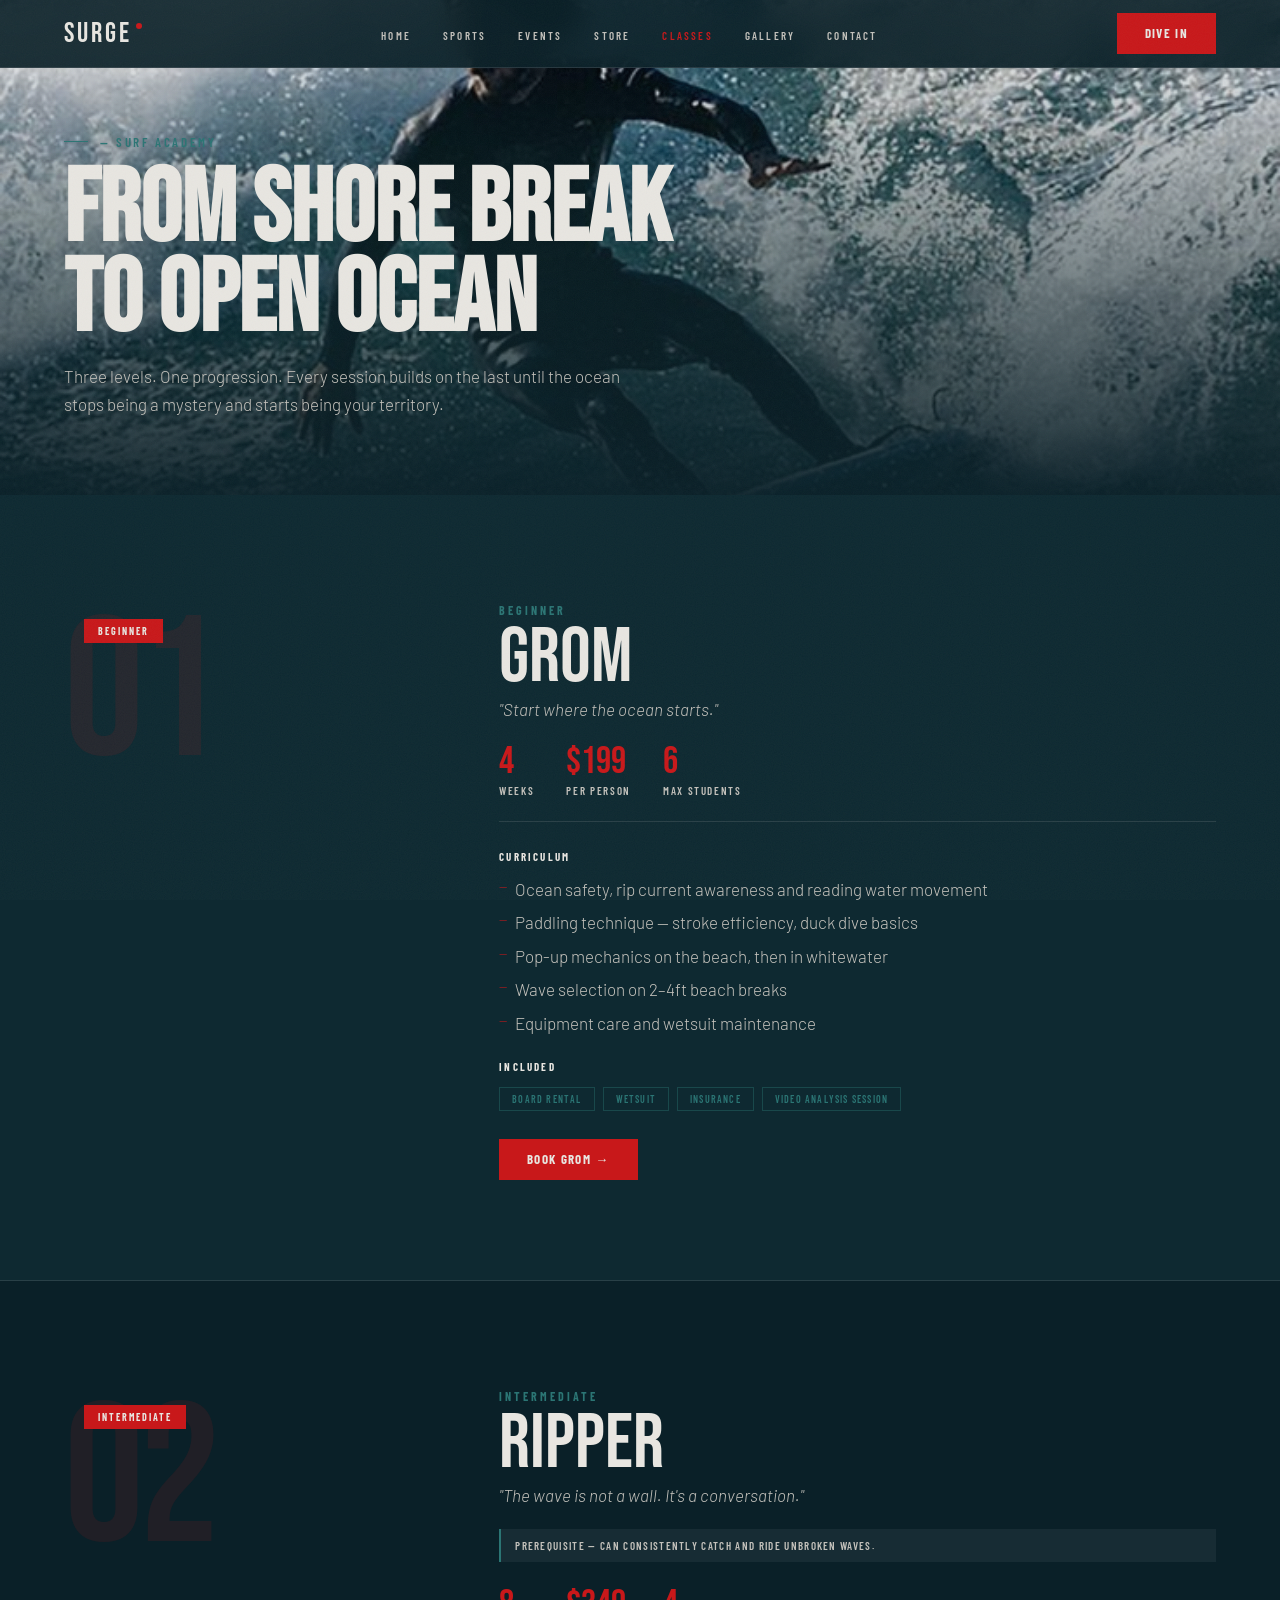
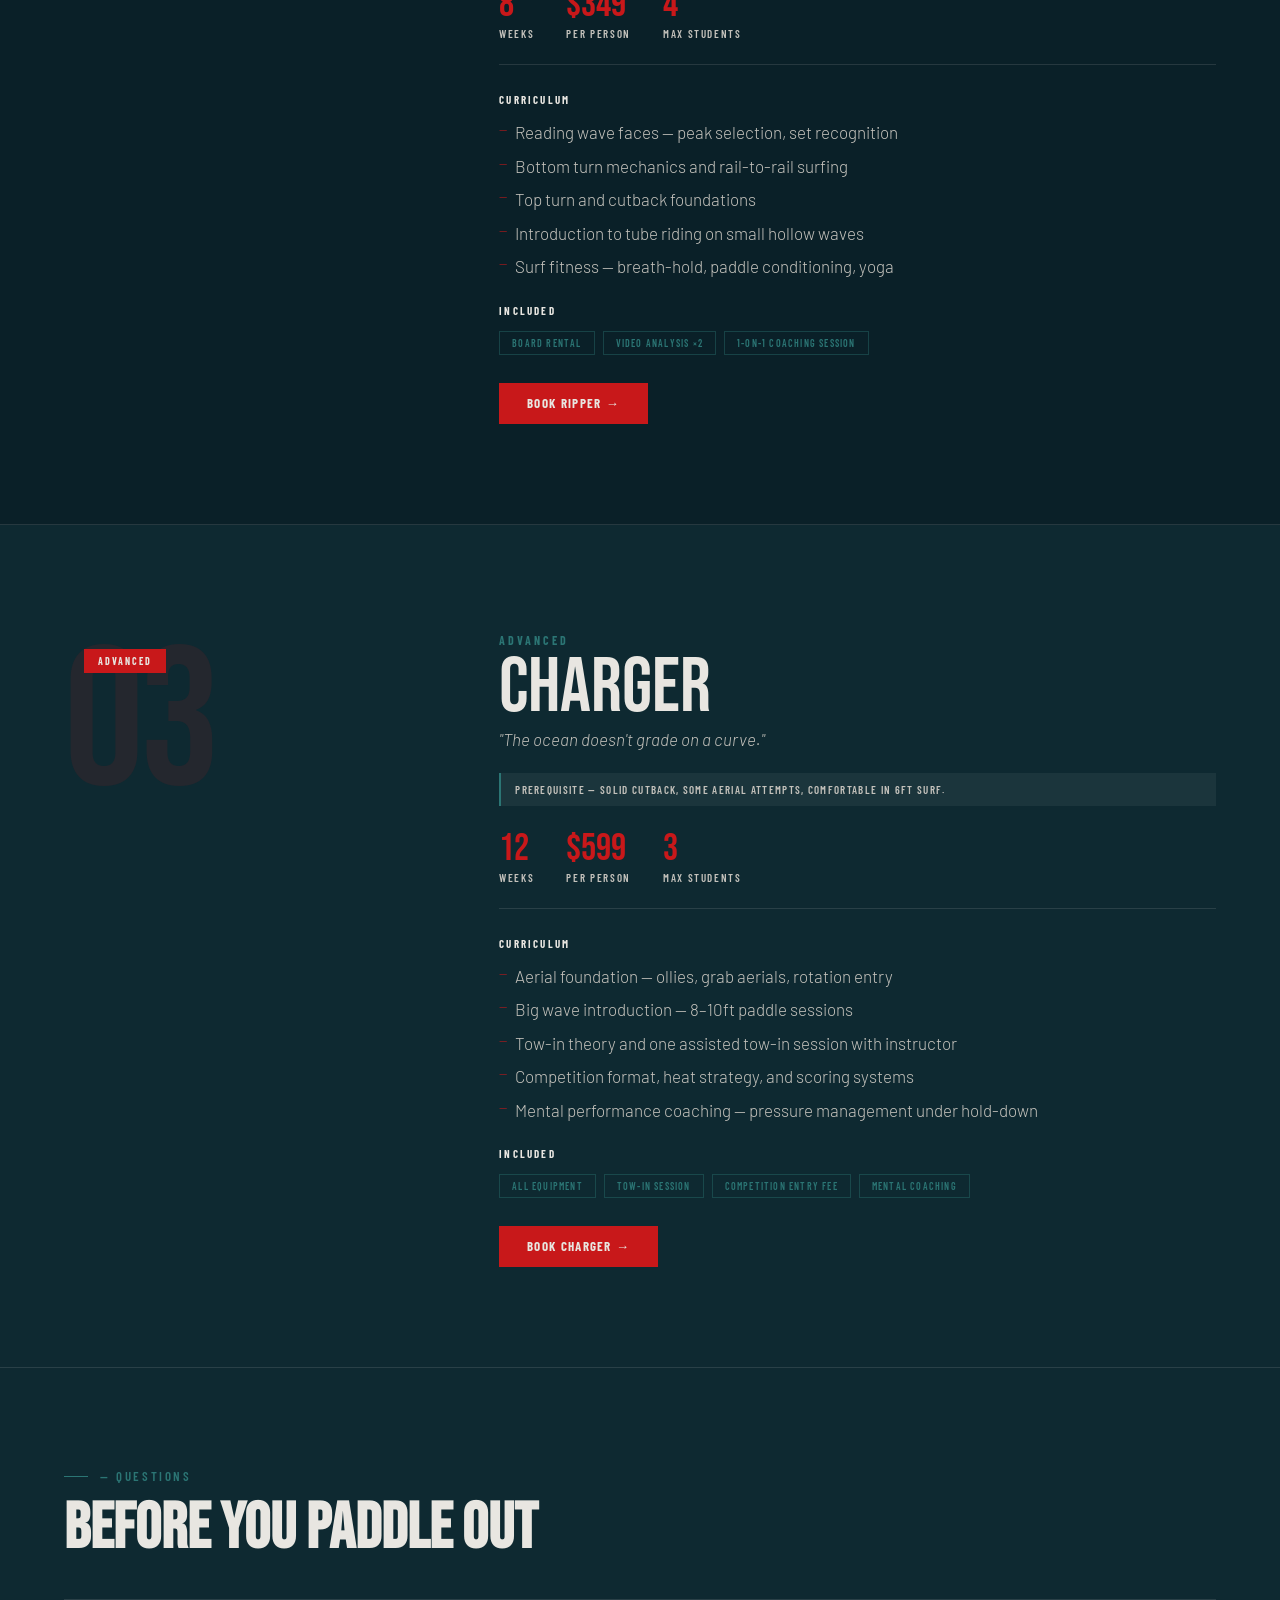
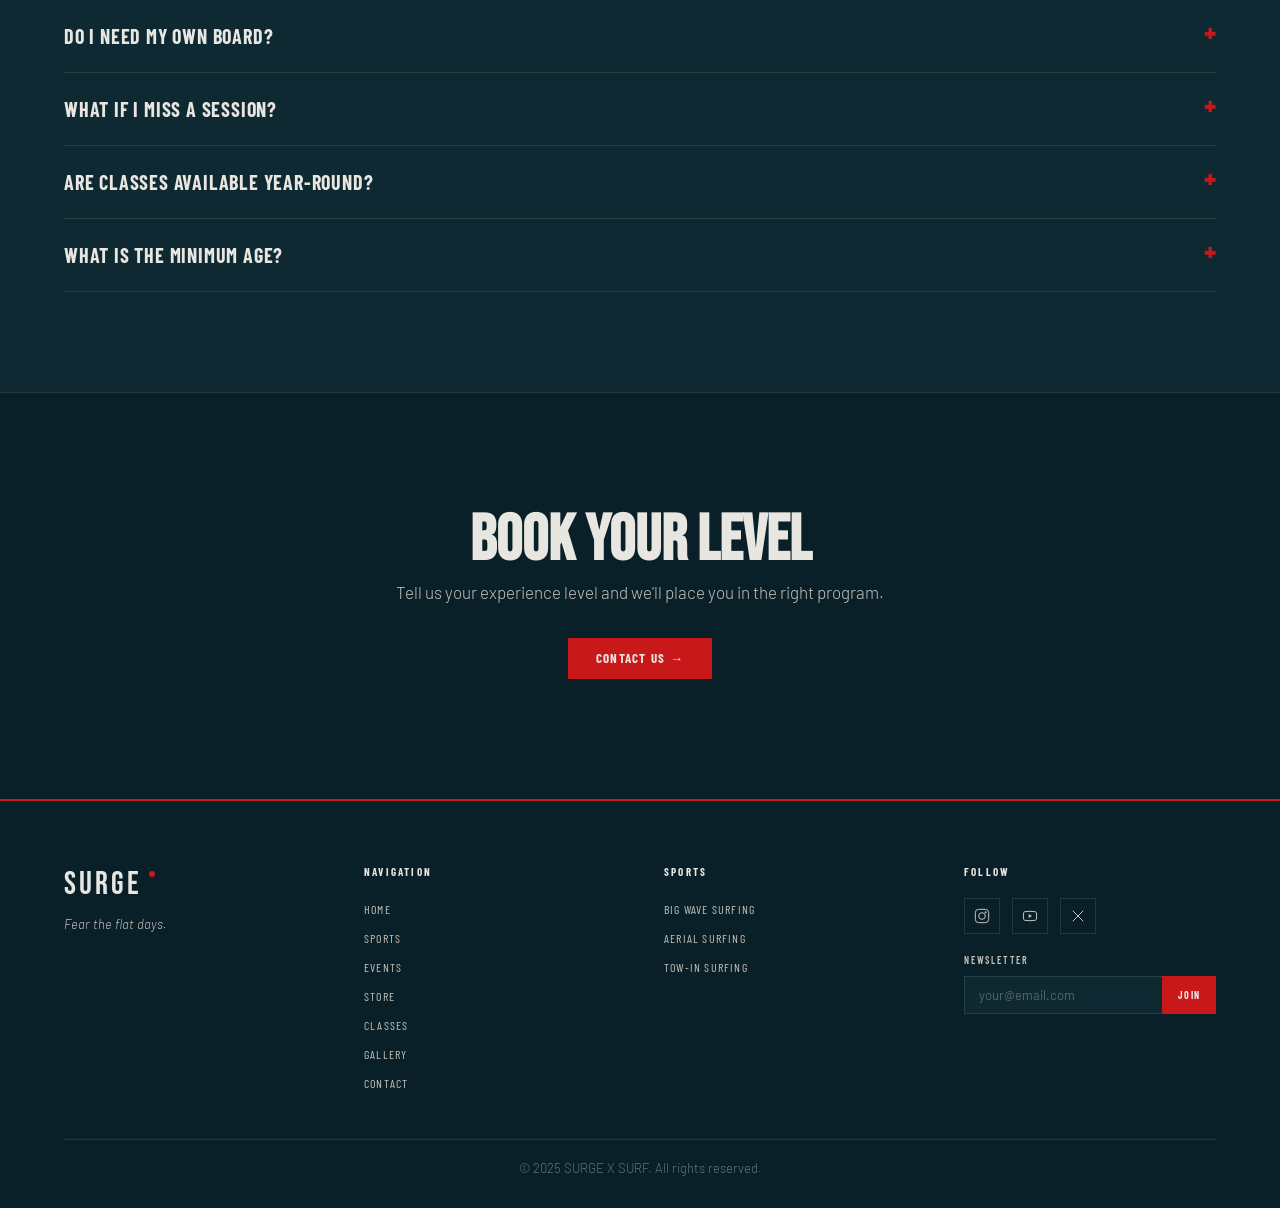
==== classes.html @ 6198d616 "pagina lista, faltan algunas imagenes diferentes y ajustar el foco de elementos" ====
<!DOCTYPE html>
<html lang="en">
<head>
<meta charset="UTF-8">
<meta name="viewport" content="width=device-width, initial-scale=1.0">
<title>Classes — SURGE X SURF</title>
<link rel="stylesheet" href="styles.css">
</head>
<body id="page-classes">
<div class="grain-overlay" aria-hidden="true"></div>
<a href="#main-content" class="skip-link">Skip to content</a>

<nav class="site-nav" id="site-nav" aria-label="Main navigation">
  <a href="index.html" class="nav-wordmark">SURGE<span class="dot"></span></a>
  <ul class="nav-links" role="list">
    <li><a href="index.html">Home</a></li>
    <li><a href="sports.html">Sports</a></li>
    <li><a href="events.html">Events</a></li>
    <li><a href="store.html">Store</a></li>
    <li><a href="classes.html" class="active">Classes</a></li>
    <li><a href="gallery.html">Gallery</a></li>
    <li><a href="contact.html">Contact</a></li>
  </ul>
  <div class="nav-right"><a href="contact.html" class="btn btn-primary">DIVE IN</a></div>
</nav>

<main id="main-content">

  <section class="page-hero page-hero--medium" aria-label="Classes hero">
    <div class="page-hero-bg" style="background-image:url('assets/6fec608d19ff9ff586363a096d879b1c.jpg');background-size:cover;background-position:center;"><div style="position:absolute;inset:0;background:radial-gradient(ellipse at 30% 60%,rgba(43,117,116,0.18) 0%,transparent 55%);"></div></div>
    <div class="page-hero-overlay"></div>
    <div class="page-hero-content">
      <div class="section-label">— Surf Academy</div>
      <h1 class="page-title">FROM SHORE BREAK<br>TO OPEN OCEAN</h1>
      <p class="page-sub">Three levels. One progression. Every session builds on the last until the ocean stops being a mystery and starts being your territory.</p>
    </div>
  </section>

  <!-- GROM -->
  <section class="level-section" id="grom" aria-label="GROM — Beginner" data-screen-label="01 GROM">
    <div class="level-grid">
      <div class="level-num-block">
        <div class="level-num" aria-hidden="true">01</div>
        <div class="level-badge">Beginner</div>
      </div>
      <div class="level-content">
        <div class="level-tier">Beginner</div>
        <div class="level-name">GROM</div>
        <p class="level-tagline">"Start where the ocean starts."</p>
        <div class="level-meta-row">
          <div class="level-meta-item"><div class="level-meta-val">4</div><div class="level-meta-lbl">Weeks</div></div>
          <div class="level-meta-item"><div class="level-meta-val">$199</div><div class="level-meta-lbl">Per Person</div></div>
          <div class="level-meta-item"><div class="level-meta-val">6</div><div class="level-meta-lbl">Max Students</div></div>
        </div>
        <div class="curriculum-label">Curriculum</div>
        <ul class="curriculum-list">
          <li>Ocean safety, rip current awareness and reading water movement</li>
          <li>Paddling technique — stroke efficiency, duck dive basics</li>
          <li>Pop-up mechanics on the beach, then in whitewater</li>
          <li>Wave selection on 2–4ft beach breaks</li>
          <li>Equipment care and wetsuit maintenance</li>
        </ul>
        <div class="curriculum-label">Included</div>
        <div class="includes-row">
          <span class="includes-chip">Board Rental</span>
          <span class="includes-chip">Wetsuit</span>
          <span class="includes-chip">Insurance</span>
          <span class="includes-chip">Video Analysis Session</span>
        </div>
        <a href="contact.html" class="btn btn-primary">BOOK GROM →</a>
      </div>
    </div>
  </section>

  <!-- RIPPER -->
  <section class="level-section" id="ripper" aria-label="RIPPER — Intermediate" data-screen-label="02 RIPPER">
    <div class="level-grid">
      <div class="level-num-block">
        <div class="level-num" aria-hidden="true">02</div>
        <div class="level-badge">Intermediate</div>
      </div>
      <div class="level-content">
        <div class="level-tier">Intermediate</div>
        <div class="level-name">RIPPER</div>
        <p class="level-tagline">"The wave is not a wall. It's a conversation."</p>
        <div class="prereq">Prerequisite — can consistently catch and ride unbroken waves.</div>
        <div class="level-meta-row">
          <div class="level-meta-item"><div class="level-meta-val">8</div><div class="level-meta-lbl">Weeks</div></div>
          <div class="level-meta-item"><div class="level-meta-val">$349</div><div class="level-meta-lbl">Per Person</div></div>
          <div class="level-meta-item"><div class="level-meta-val">4</div><div class="level-meta-lbl">Max Students</div></div>
        </div>
        <div class="curriculum-label">Curriculum</div>
        <ul class="curriculum-list">
          <li>Reading wave faces — peak selection, set recognition</li>
          <li>Bottom turn mechanics and rail-to-rail surfing</li>
          <li>Top turn and cutback foundations</li>
          <li>Introduction to tube riding on small hollow waves</li>
          <li>Surf fitness — breath-hold, paddle conditioning, yoga</li>
        </ul>
        <div class="curriculum-label">Included</div>
        <div class="includes-row">
          <span class="includes-chip">Board Rental</span>
          <span class="includes-chip">Video Analysis ×2</span>
          <span class="includes-chip">1-on-1 Coaching Session</span>
        </div>
        <a href="contact.html" class="btn btn-primary">BOOK RIPPER →</a>
      </div>
    </div>
  </section>

  <!-- CHARGER -->
  <section class="level-section" id="charger" aria-label="CHARGER — Advanced" data-screen-label="03 CHARGER">
    <div class="level-grid">
      <div class="level-num-block">
        <div class="level-num" aria-hidden="true">03</div>
        <div class="level-badge">Advanced</div>
      </div>
      <div class="level-content">
        <div class="level-tier">Advanced</div>
        <div class="level-name">CHARGER</div>
        <p class="level-tagline">"The ocean doesn't grade on a curve."</p>
        <div class="prereq">Prerequisite — solid cutback, some aerial attempts, comfortable in 6ft surf.</div>
        <div class="level-meta-row">
          <div class="level-meta-item"><div class="level-meta-val">12</div><div class="level-meta-lbl">Weeks</div></div>
          <div class="level-meta-item"><div class="level-meta-val">$599</div><div class="level-meta-lbl">Per Person</div></div>
          <div class="level-meta-item"><div class="level-meta-val">3</div><div class="level-meta-lbl">Max Students</div></div>
        </div>
        <div class="curriculum-label">Curriculum</div>
        <ul class="curriculum-list">
          <li>Aerial foundation — ollies, grab aerials, rotation entry</li>
          <li>Big wave introduction — 8–10ft paddle sessions</li>
          <li>Tow-in theory and one assisted tow-in session with instructor</li>
          <li>Competition format, heat strategy, and scoring systems</li>
          <li>Mental performance coaching — pressure management under hold-down</li>
        </ul>
        <div class="curriculum-label">Included</div>
        <div class="includes-row">
          <span class="includes-chip">All Equipment</span>
          <span class="includes-chip">Tow-In Session</span>
          <span class="includes-chip">Competition Entry Fee</span>
          <span class="includes-chip">Mental Coaching</span>
        </div>
        <a href="contact.html" class="btn btn-primary">BOOK CHARGER →</a>
      </div>
    </div>
  </section>

  <!-- FAQ -->
  <section class="faq-section" aria-label="FAQ">
    <div class="faq-inner">
      <div class="section-label">— Questions</div>
      <h2 style="font-family:var(--font-display);font-size:var(--text-h1);line-height:0.92;color:var(--color-foam);">BEFORE YOU PADDLE OUT</h2>
      <div class="faq-list">
        <details class="faq-item">
          <summary class="faq-q">Do I need my own board?</summary>
          <p class="faq-a">No. All classes include board rental as part of the fee. Our coaching team will select an appropriate shape and size for your level and local conditions on the day. If you have your own equipment and want to use it, let us know when booking.</p>
        </details>
        <details class="faq-item">
          <summary class="faq-q">What if I miss a session?</summary>
          <p class="faq-a">We understand that schedules change. Missed sessions can be rescheduled once per course block with 48 hours' notice. Sessions missed without notice are forfeited. We do not extend course timelines for multiple absences, but can arrange a private make-up session at an additional cost.</p>
        </details>
        <details class="faq-item">
          <summary class="faq-q">Are classes available year-round?</summary>
          <p class="faq-a">Yes. We run GROM and RIPPER sessions year-round from our North Shore base. CHARGER is seasonal — restricted to the October–April window when north swells are active and conditions match the advanced curriculum. Contact us for exact dates and availability.</p>
        </details>
        <details class="faq-item">
          <summary class="faq-q">What is the minimum age?</summary>
          <p class="faq-a">GROM classes accept students from age 10 upward. RIPPER requires a minimum age of 14. CHARGER is adults-only (18+) due to the advanced water conditions, tow-in equipment, and mental coaching components involved. All minors require a signed parental consent form prior to the first session.</p>
        </details>
      </div>
    </div>
  </section>

  <!-- BOOK CTA -->
  <section class="booking-cta" aria-label="Book your level">
    <h2 class="booking-cta-title">BOOK YOUR LEVEL</h2>
    <p class="booking-cta-sub">Tell us your experience level and we'll place you in the right program.</p>
    <a href="contact.html" class="btn btn-primary">CONTACT US →</a>
  </section>

</main>

<footer class="site-footer" aria-label="Site footer">
  <div class="footer-grid">
    <div>
      <a href="index.html" class="footer-wordmark">SURGE<span style="width:6px;height:6px;background:var(--color-surge);border-radius:50%;display:inline-block;margin-bottom:20px;margin-left:3px;"></span></a>
      <p class="footer-tagline">Fear the flat days.</p>
    </div>
    <div>
      <div class="footer-heading">Navigation</div>
      <ul class="footer-links">
        <li><a href="index.html">Home</a></li><li><a href="sports.html">Sports</a></li>
        <li><a href="events.html">Events</a></li><li><a href="store.html">Store</a></li>
        <li><a href="classes.html">Classes</a></li><li><a href="gallery.html">Gallery</a></li>
        <li><a href="contact.html">Contact</a></li>
      </ul>
    </div>
    <div>
      <div class="footer-heading">Sports</div>
      <ul class="footer-links">
        <li><a href="sports.html#big-wave">Big Wave Surfing</a></li>
        <li><a href="sports.html#aerial">Aerial Surfing</a></li>
        <li><a href="sports.html#tow-in">Tow-In Surfing</a></li>
      </ul>
    </div>
    <div>
      <div class="footer-heading">Follow</div>
      <div class="footer-socials">
        <a href="#" class="footer-social-icon" aria-label="Instagram"><svg width="16" height="16" viewBox="0 0 24 24" fill="none" stroke="currentColor" stroke-width="1.5"><rect x="2" y="2" width="20" height="20" rx="5"/><circle cx="12" cy="12" r="5"/><circle cx="17.5" cy="6.5" r="1.5" fill="currentColor" stroke="none"/></svg></a>
        <a href="#" class="footer-social-icon" aria-label="YouTube"><svg width="16" height="16" viewBox="0 0 24 24" fill="none" stroke="currentColor" stroke-width="1.5"><path d="M2.5 17a24.12 24.12 0 0 1 0-10 2 2 0 0 1 1.4-1.4 49.56 49.56 0 0 1 16.2 0A2 2 0 0 1 21.5 7a24.12 24.12 0 0 1 0 10 2 2 0 0 1-1.4 1.4 49.55 49.55 0 0 1-16.2 0A2 2 0 0 1 2.5 17"/><polygon points="10 15 15 12 10 9" fill="currentColor" stroke="none"/></svg></a>
        <a href="#" class="footer-social-icon" aria-label="X"><svg width="16" height="16" viewBox="0 0 24 24" fill="none" stroke="currentColor" stroke-width="1.5"><path d="M4 4l16 16M4 20 20 4"/></svg></a>
      </div>
      <label for="footer-email4" style="font-family:var(--font-heading);font-size:10px;font-weight:600;letter-spacing:0.18em;text-transform:uppercase;color:var(--color-off-white);display:block;margin-bottom:10px;">Newsletter</label>
      <div class="footer-newsletter">
        <input type="email" id="footer-email4" placeholder="your@email.com" aria-label="Email for newsletter">
        <button type="button">Join</button>
      </div>
    </div>
  </div>
  <div class="footer-bottom"><p>© 2025 SURGE X SURF. All rights reserved.</p></div>
</footer>

</body>
</html>
---- styles.css ----
@import url('https://fonts.googleapis.com/css2?family=Bebas+Neue&family=Barlow+Condensed:wght@400;600;700;900&family=Barlow:ital,wght@0,300;0,400;0,500;1,300&display=swap');

:root {
  --color-abyss: #0A2028;
  --color-deep: #0E2931;
  --color-mid: #12484C;
  --color-ocean: #2B7574;
  --color-foam: #E8E6E1;
  --color-off-white: #C4C2BC;
  --color-surge: #C8181A;
  --color-surge-dim: #8C1012;
  --color-transparent-white: rgba(232, 230, 225, 0.06);
  --color-border: rgba(232, 230, 225, 0.12);
  --font-display: 'Bebas Neue', sans-serif;
  --font-heading: 'Barlow Condensed', sans-serif;
  --font-body: 'Barlow', sans-serif;
  --text-hero: clamp(80px, 18vw, 220px);
  --text-display: clamp(48px, 8vw, 120px);
  --text-h1: clamp(36px, 5vw, 72px);
  --text-h2: clamp(24px, 3.5vw, 48px);
  --text-h3: clamp(18px, 2vw, 28px);
  --text-label: clamp(10px, 1.2vw, 13px);
  --text-body: clamp(14px, 1.5vw, 17px);
  --text-small: clamp(11px, 1.2vw, 13px);
  --lh-display: 0.88;
  --lh-heading: 1.1;
  --lh-body: 1.65;
  --ls-display: -0.01em;
  --ls-label: 0.2em;
  --ls-button: 0.1em;
  --space-xs: 8px;
  --space-sm: 16px;
  --space-md: 32px;
  --space-lg: 64px;
  --space-xl: 96px;
  --space-2xl: 144px;
  --container-max: 1440px;
  --container-pad: clamp(24px, 5vw, 80px);
  --ease-out: cubic-bezier(0.16, 1, 0.3, 1);
}

*,
*::before,
*::after {
  box-sizing: border-box;
  margin: 0;
  padding: 0;
}

html {
  font-size: 16px;
  -webkit-font-smoothing: antialiased;
  scroll-behavior: smooth;
}

body {
  background: var(--color-abyss);
  color: var(--color-foam);
  font-family: var(--font-body);
  overflow-x: hidden;
}

/* Grain */
.grain-overlay {
  position: fixed;
  inset: 0;
  pointer-events: none;
  z-index: 9999;
  opacity: 0.04;
  background-image: url("data:image/svg+xml,%3Csvg viewBox='0 0 256 256' xmlns='http://www.w3.org/2000/svg'%3E%3Cfilter id='n'%3E%3CfeTurbulence type='fractalNoise' baseFrequency='0.9' numOctaves='4' stitchTiles='stitch'/%3E%3C/filter%3E%3Crect width='100%25' height='100%25' filter='url(%23n)'/%3E%3C/svg%3E");
  background-size: 256px;
}

/* Skip link */
.skip-link {
  position: absolute;
  top: -100px;
  left: 24px;
  z-index: 10000;
  background: var(--color-surge);
  color: var(--color-foam);
  font-family: var(--font-heading);
  font-size: 12px;
  font-weight: 700;
  letter-spacing: 0.1em;
  text-transform: uppercase;
  padding: 12px 20px;
  text-decoration: none;
  transition: top 0.2s;
}

.skip-link:focus {
  top: 12px;
}

/* Nav */
nav.site-nav {
  position: fixed;
  top: 0;
  left: 0;
  right: 0;
  z-index: 100;
  height: 68px;
  display: flex;
  align-items: center;
  justify-content: space-between;
  padding: 0 var(--container-pad);
  background: rgba(10, 32, 40, 0.92);
  backdrop-filter: blur(12px);
  border-bottom: 1px solid var(--color-border);
}

.nav-wordmark {
  display: flex;
  align-items: center;
  gap: 4px;
  font-family: var(--font-display);
  font-size: 28px;
  color: var(--color-foam);
  letter-spacing: 3px;
  text-decoration: none;
}

.nav-wordmark span.dot {
  width: 6px;
  height: 6px;
  background: var(--color-surge);
  border-radius: 50%;
  margin-bottom: 16px;
  display: inline-block;
}

.nav-links {
  display: flex;
  align-items: center;
  gap: 32px;
  list-style: none;
}

.nav-links a {
  font-family: var(--font-heading);
  font-size: 11px;
  font-weight: 600;
  letter-spacing: 0.2em;
  text-transform: uppercase;
  color: var(--color-off-white);
  text-decoration: none;
  transition: color 0.2s;
}

.nav-links a:hover,
.nav-links a.active {
  color: var(--color-surge);
}

.nav-right {
  display: flex;
  align-items: center;
  gap: 24px;
}

.hamburger {
  display: none;
  flex-direction: column;
  gap: 5px;
  cursor: pointer;
  padding: 4px;
}

.hamburger span {
  display: block;
  width: 24px;
  height: 2px;
  background: var(--color-foam);
  transition: all 0.3s;
}

/* Container */
.container {
  max-width: var(--container-max);
  margin: 0 auto;
  padding: 0 var(--container-pad);
}

/* Section label */
.section-label {
  display: flex;
  align-items: center;
  gap: 12px;
  font-family: var(--font-heading);
  font-size: var(--text-label);
  font-weight: 600;
  letter-spacing: var(--ls-label);
  text-transform: uppercase;
  color: var(--color-ocean);
  margin-bottom: 16px;
}

.section-label::before {
  content: '';
  display: block;
  width: 24px;
  height: 1px;
  background: var(--color-ocean);
  flex-shrink: 0;
}

/* Buttons */
.btn {
  display: inline-flex;
  align-items: center;
  gap: 8px;
  font-family: var(--font-heading);
  font-size: var(--text-label);
  font-weight: 700;
  letter-spacing: var(--ls-button);
  text-transform: uppercase;
  padding: 14px 28px;
  border: none;
  cursor: pointer;
  transition: background 0.2s, transform 0.15s, color 0.2s, border-color 0.2s;
  text-decoration: none;
  line-height: 1;
}

.btn-primary {
  background: var(--color-surge);
  color: var(--color-foam);
}

.btn-primary:hover {
  background: var(--color-surge-dim);
  transform: translateY(-2px);
  color: var(--color-foam);
}

.btn-secondary {
  background: transparent;
  color: var(--color-ocean);
  border: 1px solid var(--color-ocean);
}

.btn-secondary:hover {
  background: var(--color-ocean);
  color: var(--color-abyss);
}

.btn-ghost {
  background: transparent;
  color: var(--color-foam);
  padding: 14px 0;
  position: relative;
}

.btn-ghost::after {
  content: '';
  position: absolute;
  bottom: 8px;
  left: 0;
  width: 0;
  height: 1px;
  background: var(--color-foam);
  transition: width 0.2s;
}

.btn-ghost:hover::after {
  width: 100%;
}

.btn:focus-visible {
  outline: 2px solid var(--color-ocean);
  outline-offset: 3px;
}

/* Photo placeholder */
.photo-placeholder {
  width: 100%;
  background: var(--color-deep);
  display: flex;
  align-items: center;
  justify-content: center;
  position: relative;
  overflow: hidden;
}

.photo-placeholder .ph-label {
  font-family: var(--font-heading);
  font-size: 10px;
  font-weight: 600;
  letter-spacing: 0.15em;
  text-transform: uppercase;
  color: rgba(232, 230, 225, 0.15);
  position: relative;
  z-index: 1;
}

/* Footer */
footer.site-footer {
  background: var(--color-abyss);
  border-top: 2px solid var(--color-surge);
  padding: 64px var(--container-pad) 32px;
}

.footer-grid {
  max-width: var(--container-max);
  margin: 0 auto;
  display: grid;
  grid-template-columns: repeat(4, 1fr);
  gap: 48px;
  margin-bottom: 48px;
}

.footer-wordmark {
  font-family: var(--font-display);
  font-size: 32px;
  color: var(--color-foam);
  letter-spacing: 3px;
  display: flex;
  align-items: center;
  gap: 4px;
  text-decoration: none;
  margin-bottom: 12px;
}

.footer-tagline {
  font-family: var(--font-body);
  font-size: 13px;
  font-weight: 300;
  font-style: italic;
  color: var(--color-off-white);
}

.footer-heading {
  font-family: var(--font-heading);
  font-size: 11px;
  font-weight: 700;
  letter-spacing: 0.2em;
  text-transform: uppercase;
  color: var(--color-foam);
  margin-bottom: 20px;
}

.footer-links {
  list-style: none;
  display: flex;
  flex-direction: column;
  gap: 10px;
}

.footer-links a {
  font-family: var(--font-heading);
  font-size: 12px;
  font-weight: 400;
  letter-spacing: 0.1em;
  text-transform: uppercase;
  color: var(--color-off-white);
  text-decoration: none;
  transition: color 0.2s;
}

.footer-links a:hover {
  color: var(--color-foam);
}

.footer-socials {
  display: flex;
  gap: 12px;
  margin-bottom: 20px;
}

.footer-social-icon {
  width: 36px;
  height: 36px;
  border: 1px solid var(--color-border);
  display: flex;
  align-items: center;
  justify-content: center;
  color: var(--color-off-white);
  transition: border-color 0.2s, color 0.2s;
  text-decoration: none;
}

.footer-social-icon:hover {
  border-color: var(--color-surge);
  color: var(--color-surge);
}

.footer-newsletter {
  display: flex;
}

.footer-newsletter input {
  flex: 1;
  background: var(--color-deep);
  border: 1px solid var(--color-border);
  border-right: none;
  color: var(--color-foam);
  font-family: var(--font-body);
  font-size: 13px;
  padding: 10px 14px;
  outline: none;
}

.footer-newsletter input::placeholder {
  color: rgba(196, 194, 188, 0.4);
}

.footer-newsletter button {
  background: var(--color-surge);
  color: var(--color-foam);
  font-family: var(--font-heading);
  font-size: 10px;
  font-weight: 700;
  letter-spacing: 0.12em;
  text-transform: uppercase;
  border: none;
  padding: 0 16px;
  cursor: pointer;
  transition: background 0.2s;
}

.footer-newsletter button:hover {
  background: var(--color-surge-dim);
}

.footer-bottom {
  max-width: var(--container-max);
  margin: 0 auto;
  border-top: 1px solid var(--color-border);
  padding-top: 20px;
  text-align: center;
  font-family: var(--font-body);
  font-size: var(--text-small);
  font-weight: 300;
  color: rgba(196, 194, 188, 0.5);
}

/* ======================================
   SHARED: Page Hero (all inner pages)
   ====================================== */
.page-hero {
  position: relative;
  overflow: hidden;
  display: flex;
  align-items: flex-end;
  padding-bottom: clamp(48px, 6vw, 80px);
}

.page-hero--tall {
  height: 60vh;
  min-height: 420px;
}

.page-hero--medium {
  height: 55vh;
  min-height: 380px;
}

.page-hero--standard {
  height: 50vh;
  min-height: 360px;
}

.page-hero--short {
  height: 40vh;
  min-height: 280px;
  padding-bottom: clamp(40px, 5vw, 64px);
}

.page-hero-bg {
  position: absolute;
  inset: 0;
  background: linear-gradient(135deg, #0d3a42 0%, #0a1e26 60%, #0a1218 100%);
}

.page-hero-overlay {
  position: absolute;
  inset: 0;
  background: linear-gradient(to top, rgba(10, 32, 40, 0.96) 0%, rgba(10, 32, 40, 0.4) 60%, transparent 100%);
}

.page-hero--short .page-hero-overlay {
  background: linear-gradient(to top, rgba(10, 32, 40, 0.97) 0%, rgba(10, 32, 40, 0.4) 70%, transparent 100%);
}

.page-hero-content {
  position: relative;
  z-index: 2;
  width: 100%;
  padding: 0 var(--container-pad);
}

.page-title {
  font-family: var(--font-display);
  font-size: var(--text-display);
  line-height: var(--lh-display);
  color: var(--color-foam);
}

.page-sub {
  font-family: var(--font-body);
  font-size: var(--text-body);
  font-weight: 300;
  color: var(--color-off-white);
  max-width: 560px;
  line-height: var(--lh-body);
  margin-top: 16px;
}

/* ======================================
   SHARED: Filter Bar (store + gallery)
   ====================================== */


.filter-inner {
  max-width: var(--container-max);
  margin: 0 auto;
  display: flex;
  gap: 4px;
  padding: 14px 0;
  overflow-x: auto;
}

.filter-btn {
  font-family: var(--font-heading);
  font-size: 11px;
  font-weight: 600;
  letter-spacing: 0.18em;
  text-transform: uppercase;
  padding: 8px 18px;
  background: transparent;
  color: var(--color-off-white);
  border: 1px solid var(--color-border);
  cursor: pointer;
  white-space: nowrap;
  transition: all 0.2s;
}

.filter-btn:hover {
  border-color: var(--color-ocean);
  color: var(--color-foam);
}

.filter-btn.active {
  background: var(--color-surge);
  color: var(--color-foam);
  border-color: var(--color-surge);
}

/* ======================================
   SHARED: Product Card (store + index teaser)
   ====================================== */
.product-card {
  background: var(--color-deep);
  transition: transform 0.2s;
  display: flex;
  flex-direction: column;
}

.product-card:hover {
  transform: translateY(-4px);
}

.product-img {
  height: 240px;
  overflow: hidden;
}

.product-img .photo-placeholder {
  height: 100%;
  transition: transform 0.3s;
}

.product-card:hover .product-img .photo-placeholder {
  transform: scale(1.03);
}

.product-body {
  padding: 18px 20px 22px;
  flex: 1;
  display: flex;
  flex-direction: column;
}

.product-cat {
  font-family: var(--font-heading);
  font-size: 10px;
  font-weight: 600;
  letter-spacing: 0.2em;
  text-transform: uppercase;
  color: var(--color-ocean);
  margin-bottom: 6px;
}

.product-name {
  font-family: var(--font-heading);
  font-size: 18px;
  font-weight: 700;
  text-transform: uppercase;
  color: var(--color-foam);
  line-height: 1.1;
  margin-bottom: 8px;
}

.product-desc {
  font-family: var(--font-body);
  font-size: 13px;
  font-weight: 300;
  color: var(--color-off-white);
  line-height: 1.6;
  margin-bottom: 14px;
  flex: 1;
}

.product-price {
  font-family: var(--font-heading);
  font-size: 24px;
  font-weight: 700;
  color: var(--color-surge);
  margin-bottom: 14px;
}

.product-card .btn {
  width: 100%;
  justify-content: center;
}

/* ======================================
   PAGE: index.html
   ====================================== */
.hero {
  height: 100vh;
  position: relative;
  overflow: hidden;
  display: flex;
  flex-direction: column;
  justify-content: flex-end;
}

.hero-bg {
  position: absolute;
  inset: 0;
  z-index: 0;
  background: linear-gradient(135deg, #0d3a42 0%, #0a1e26 60%, #0a1218 100%);
}

.hero-overlay {
  position: absolute;
  inset: 0;
  z-index: 1;
  background: linear-gradient(to top, rgba(10, 32, 40, 0.97) 0%, rgba(10, 32, 40, 0.5) 45%, rgba(10, 32, 40, 0.1) 100%);
}

.hero-surge-block {
  position: absolute;
  bottom: 0;
  left: 0;
  right: 0;
  height: 40%;
  z-index: 2;
  background: linear-gradient(to top, var(--color-abyss) 60%, transparent 100%);
}

.hero-content {
  position: absolute;
  inset: 0;
  z-index: 3;
  display: flex;
  flex-direction: column;
  justify-content: center;
  padding: 0 var(--container-pad);
  max-width: calc(var(--container-max) + 2 * var(--container-pad));
  margin: 0 auto;
  left: 0;
  right: 0;
}

.hero-title {
  font-family: var(--font-display);
  font-size: var(--text-hero);
  line-height: var(--lh-display);
  letter-spacing: var(--ls-display);
  color: var(--color-foam);
  margin-bottom: 24px;
  opacity: 0;
  transform: translateY(40px);
  animation: heroIn 0.7s var(--ease-out) 0.1s forwards;
}

.hero-title span {
  color: var(--color-surge);
}

.hero-sub {
  font-family: var(--font-body);
  font-size: clamp(15px, 1.4vw, 19px);
  font-weight: 300;
  font-style: italic;
  color: var(--color-off-white);
  max-width: 560px;
  line-height: 1.65;
  margin-bottom: 36px;
  opacity: 0;
  transform: translateY(40px);
  animation: heroIn 0.7s var(--ease-out) 0.3s forwards;
}

.hero-btns {
  display: flex;
  gap: 16px;
  flex-wrap: wrap;
  opacity: 0;
  transform: translateY(40px);
  animation: heroIn 0.7s var(--ease-out) 0.5s forwards;
}

.hero-scroll {
  position: absolute;
  bottom: 36px;
  left: 50%;
  transform: translateX(-50%);
  z-index: 4;
  display: flex;
  flex-direction: column;
  align-items: center;
  gap: 8px;
}

.hero-scroll span {
  font-family: var(--font-heading);
  font-size: 9px;
  font-weight: 600;
  letter-spacing: 0.25em;
  text-transform: uppercase;
  color: rgba(232, 230, 225, 0.3);
}

.hero-scroll-arrow {
  width: 1px;
  height: 56px;
  background: rgba(232, 230, 225, 0.2);
  position: relative;
  overflow: hidden;
}

.hero-scroll-arrow::after {
  content: '';
  position: absolute;
  top: -100%;
  left: 0;
  width: 100%;
  height: 50%;
  background: var(--color-surge);
  animation: scrollDrop 1.6s ease-in-out infinite;
}

@keyframes heroIn {
  to {
    opacity: 1;
    transform: translateY(0);
  }
}

@keyframes scrollDrop {
  0% {
    top: -100%
  }

  100% {
    top: 200%
  }
}

.intro-section {
  padding: clamp(80px, 10vw, 144px) var(--container-pad);
}

.intro-grid {
  max-width: var(--container-max);
  margin: 0 auto;
  display: grid;
  grid-template-columns: 5fr 7fr;
  gap: clamp(40px, 6vw, 100px);
  align-items: center;
}

.intro-quote {
  font-family: var(--font-display);
  font-size: var(--text-h1);
  line-height: 0.92;
  color: var(--color-surge);
  text-wrap: pretty;
}

.intro-body p {
  font-family: var(--font-body);
  font-size: var(--text-body);
  font-weight: 300;
  color: var(--color-off-white);
  line-height: var(--lh-body);
  margin-bottom: 20px;
}

.sports-section {
  padding: 0 var(--container-pad) clamp(80px, 10vw, 120px);
}

.sports-grid {
  max-width: var(--container-max);
  margin: 0 auto;
  display: grid;
  grid-template-columns: repeat(3, 1fr);
  gap: 16px;
  margin-bottom: 40px;
}

.section-header {
  max-width: var(--container-max);
  margin: 0 auto;
  margin-bottom: 40px;
}

.sport-card {
  background: var(--color-deep);
  cursor: pointer;
  border-top: 2px solid transparent;
  transition: border-color 0.2s, transform 0.2s;
}

.sport-card:hover {
  border-top-color: var(--color-surge);
  transform: translateY(-4px);
}

.sport-card-img {
  height: 220px;
  overflow: hidden;
}

.sport-card-img .photo-placeholder {
  height: 100%;
  transition: transform 0.3s;
}

.sport-card:hover .sport-card-img .photo-placeholder {
  transform: scale(1.03);
}

.sport-card-body {
  padding: 20px 22px 24px;
}

.sport-card-title {
  font-family: var(--font-heading);
  font-size: 22px;
  font-weight: 900;
  text-transform: uppercase;
  color: var(--color-foam);
  line-height: 1.05;
  margin-bottom: 10px;
}

.sport-card-desc {
  font-family: var(--font-body);
  font-size: 14px;
  font-weight: 300;
  color: var(--color-off-white);
  line-height: 1.6;
  margin-bottom: 14px;
}

.sport-card-cta {
  font-family: var(--font-heading);
  font-size: 11px;
  font-weight: 700;
  letter-spacing: 0.12em;
  text-transform: uppercase;
  color: var(--color-surge);
  text-decoration: none;
}

.sports-cta-row {
  max-width: var(--container-max);
  margin: 0 auto;
  display: flex;
  justify-content: center;
}

.athlete-section {
  position: relative;
  overflow: hidden;
  margin-bottom: clamp(80px, 10vw, 120px);
}

.athlete-grid {
  display: grid;
  grid-template-columns: 55fr 45fr;
  min-height: 560px;
}

.athlete-img {
  position: relative;
  overflow: hidden;
  background: linear-gradient(135deg, #0d3a42 0%, #0a1e26 100%);
}

.athlete-img-fade {
  position: absolute;
  inset: 0;
  background: linear-gradient(to right, transparent 50%, var(--color-abyss) 100%);
}

.athlete-content {
  background: var(--color-abyss);
  display: flex;
  flex-direction: column;
  justify-content: center;
  padding: clamp(40px, 5vw, 80px);
}

.athlete-name {
  font-family: var(--font-display);
  font-size: clamp(48px, 5vw, 88px);
  line-height: var(--lh-display);
  color: var(--color-foam);
  margin-bottom: 16px;
}

.athlete-stats {
  display: flex;
  gap: 36px;
  margin: 24px 0 28px;
}

.athlete-stat-num {
  font-family: var(--font-display);
  font-size: var(--text-h1);
  color: var(--color-surge);
  line-height: 1;
}

.athlete-stat-label {
  font-family: var(--font-heading);
  font-size: 11px;
  font-weight: 600;
  letter-spacing: 0.15em;
  text-transform: uppercase;
  color: var(--color-off-white);
  margin-top: 4px;
}

.athlete-cta {
  font-family: var(--font-heading);
  font-size: 12px;
  font-weight: 700;
  letter-spacing: 0.15em;
  text-transform: uppercase;
  color: var(--color-ocean);
  text-decoration: none;
  transition: color 0.2s;
}

.athlete-cta:hover {
  color: var(--color-foam);
}

.store-section {
  padding: 0 var(--container-pad) clamp(80px, 10vw, 120px);
}

.store-header {
  max-width: var(--container-max);
  margin: 0 auto;
  display: flex;
  justify-content: space-between;
  align-items: flex-end;
  margin-bottom: 32px;
}

.store-scroll-wrap {
  max-width: var(--container-max);
  margin: 0 auto;
  display: grid;
  grid-template-columns: repeat(4, 1fr);
  gap: 12px;
  margin-bottom: 40px;
}

.store-cta-row {
  max-width: var(--container-max);
  margin: 0 auto;
  display: flex;
  justify-content: center;
}

.classes-section {
  background: var(--color-deep);
  padding: clamp(80px, 10vw, 120px) var(--container-pad);
  clip-path: polygon(0 4%, 100% 0, 100% 96%, 0 100%);
  margin-bottom: -40px;
}

.classes-section .section-header {
  margin-bottom: 48px;
}

.class-cards-row {
  max-width: var(--container-max);
  margin: 0 auto;
  display: grid;
  grid-template-columns: repeat(3, 1fr);
  gap: 16px;
  margin-bottom: 48px;
}

.class-card {
  border: 1px solid var(--color-border);
  position: relative;
  overflow: hidden;
  padding: 32px 28px 28px;
  transition: border-color 0.2s, transform 0.2s;
}

.class-card:hover {
  border-color: var(--color-surge);
  transform: translateY(-4px);
}

.class-card-num {
  font-family: var(--font-display);
  font-size: 96px;
  line-height: 1;
  color: rgba(200, 24, 26, 0.12);
  position: absolute;
  top: 0;
  right: 12px;
}

.class-card-level {
  font-family: var(--font-heading);
  font-size: 11px;
  font-weight: 600;
  letter-spacing: 0.2em;
  text-transform: uppercase;
  color: var(--color-ocean);
  margin-bottom: 8px;
}

.class-card-name {
  font-family: var(--font-display);
  font-size: clamp(28px, 3vw, 44px);
  line-height: 0.92;
  color: var(--color-foam);
  margin-bottom: 12px;
}

.class-card-desc {
  font-family: var(--font-body);
  font-size: 13px;
  font-weight: 300;
  color: var(--color-off-white);
  line-height: 1.6;
  margin-bottom: 20px;
}

.class-card-meta {
  display: flex;
  align-items: center;
  justify-content: space-between;
  border-top: 1px solid var(--color-border);
  padding-top: 16px;
}

.class-card-duration {
  font-family: var(--font-heading);
  font-size: 12px;
  font-weight: 600;
  letter-spacing: 0.12em;
  text-transform: uppercase;
  color: var(--color-off-white);
}

.class-card-price {
  font-family: var(--font-heading);
  font-size: 24px;
  font-weight: 700;
  color: var(--color-surge);
}

.classes-cta-row {
  max-width: var(--container-max);
  margin: 0 auto;
  display: flex;
  justify-content: center;
}

.gallery-section {
  padding: clamp(80px, 10vw, 120px) var(--container-pad) clamp(60px, 8vw, 100px);
}

.gallery-header {
  max-width: var(--container-max);
  margin: 0 auto;
  display: flex;
  justify-content: space-between;
  align-items: flex-end;
  margin-bottom: 32px;
}

.gallery-grid-teaser {
  max-width: var(--container-max);
  margin: 0 auto;
  display: grid;
  grid-template-columns: repeat(3, 1fr);
  grid-template-rows: 240px 200px;
  gap: 8px;
  margin-bottom: 40px;
}

.gallery-item {
  position: relative;
  overflow: hidden;
  cursor: pointer;
}

.gallery-item:nth-child(1) {
  grid-row: span 2;
}

.gallery-item-bg {
  width: 100%;
  height: 100%;
  transition: transform 0.3s;
}

.gallery-item:hover .gallery-item-bg {
  transform: scale(1.04);
}

.gallery-item-border {
  position: absolute;
  inset: 0;
  border: 2px solid transparent;
  transition: border-color 0.2s;
}

.gallery-item:hover .gallery-item-border {
  border-color: var(--color-surge);
}

.gallery-item-caption {
  position: absolute;
  bottom: 0;
  left: 0;
  right: 0;
  background: rgba(10, 32, 40, 0.85);
  padding: 12px 14px;
  transform: translateY(100%);
  transition: transform 0.25s var(--ease-out);
}

.gallery-item:hover .gallery-item-caption {
  transform: translateY(0);
}

.gallery-item-caption span {
  font-family: var(--font-body);
  font-size: 12px;
  font-weight: 300;
  font-style: italic;
  color: var(--color-foam);
}

.gallery-cta-row {
  max-width: var(--container-max);
  margin: 0 auto;
  display: flex;
  justify-content: center;
}

/* ======================================
   PAGE: sports.html
   ====================================== */
.discipline {
  padding: clamp(64px, 8vw, 100px) var(--container-pad);
  border-bottom: 1px solid var(--color-border);
}

.discipline:nth-child(even) {
  background: var(--color-deep);
}

.discipline-grid {
  max-width: var(--container-max);
  margin: 0 auto;
  display: grid;
  grid-template-columns: 1fr 1fr;
  gap: clamp(40px, 5vw, 80px);
  align-items: center;
}

.discipline-grid.reverse .disc-text {
  order: 2;
}

.discipline-grid.reverse .disc-img {
  order: 1;
}

.disc-title {
  font-family: var(--font-display);
  font-size: clamp(48px, 6vw, 96px);
  line-height: var(--lh-display);
  color: var(--color-foam);
  margin-bottom: 12px;
}

.disc-sub {
  font-family: var(--font-heading);
  font-size: 16px;
  font-weight: 600;
  letter-spacing: 0.12em;
  text-transform: uppercase;
  color: var(--color-ocean);
  margin-bottom: 20px;
}

.disc-body {
  font-family: var(--font-body);
  font-size: var(--text-body);
  font-weight: 300;
  color: var(--color-off-white);
  line-height: var(--lh-body);
  margin-bottom: 24px;
}

.stat-row {
  display: flex;
  gap: 32px;
  margin: 28px 0 32px;
  border-top: 1px solid var(--color-border);
  padding-top: 24px;
}

.stat-num {
  font-family: var(--font-display);
  font-size: clamp(32px, 4vw, 56px);
  color: var(--color-surge);
  line-height: 1;
}

.stat-label {
  font-family: var(--font-heading);
  font-size: 11px;
  font-weight: 600;
  letter-spacing: 0.15em;
  text-transform: uppercase;
  color: var(--color-off-white);
  margin-top: 4px;
}

.disc-img-wrap {
  position: relative;
  overflow: hidden;
  height: 100%;
}

.disc-img-wrap .photo-placeholder {
  height: 420px;
  background: linear-gradient(135deg, #0d3a42 0%, #091820 100%);
}

.disc-img-wrap::after {
  content: '';
  position: absolute;
  bottom: 0;
  left: 0;
  right: 0;
  height: 30%;
  background: linear-gradient(to top, var(--color-abyss), transparent);
}

.discipline:nth-child(even) .disc-img-wrap::after {
  background: linear-gradient(to top, var(--color-deep), transparent);
}

.athletes-mini {
  margin-top: 40px;
  border-top: 1px solid var(--color-border);
  padding-top: 32px;
}

.athletes-mini-label {
  font-family: var(--font-heading);
  font-size: 11px;
  font-weight: 700;
  letter-spacing: 0.2em;
  text-transform: uppercase;
  color: var(--color-ocean);
  margin-bottom: 20px;
}

.athletes-mini-row {
  display: flex;
  gap: 16px;
}

.mini-athlete {
  flex: 1;
  background: var(--color-deep);
  padding: 20px 18px;
  border-top: 2px solid transparent;
  transition: border-color 0.2s, transform 0.2s;
  text-decoration: none;
}

.mini-athlete:hover {
  border-top-color: var(--color-surge);
  transform: translateY(-3px);
}

.mini-athlete-name {
  font-family: var(--font-display);
  font-size: 22px;
  line-height: 0.95;
  color: var(--color-foam);
  margin-bottom: 4px;
}

.mini-athlete-nat {
  font-family: var(--font-heading);
  font-size: 10px;
  font-weight: 600;
  letter-spacing: 0.15em;
  text-transform: uppercase;
  color: var(--color-off-white);
}

.cta-block {
  background: var(--color-surge);
  padding: clamp(64px, 8vw, 100px) var(--container-pad);
  text-align: center;
}

.cta-block-title {
  font-family: var(--font-display);
  font-size: var(--text-h1);
  line-height: var(--lh-display);
  color: var(--color-foam);
  margin-bottom: 24px;
}

.cta-block-sub {
  font-family: var(--font-body);
  font-size: var(--text-body);
  font-weight: 300;
  color: rgba(232, 230, 225, 0.8);
  margin-bottom: 36px;
}

.btn-white {
  background: var(--color-foam);
  color: var(--color-abyss);
  font-family: var(--font-heading);
  font-size: var(--text-label);
  font-weight: 700;
  letter-spacing: 0.1em;
  text-transform: uppercase;
  padding: 16px 40px;
  text-decoration: none;
  display: inline-block;
  transition: background 0.2s, transform 0.15s;
}

.btn-white:hover {
  background: var(--color-off-white);
  transform: translateY(-2px);
}

/* ======================================
   PAGE: classes.html
   ====================================== */
.level-section {
  padding: clamp(64px, 8vw, 100px) var(--container-pad);
  border-bottom: 1px solid var(--color-border);
}

.level-section:nth-child(odd) {
  background: var(--color-abyss);
}

.level-section:nth-child(even) {
  background: var(--color-deep);
}

.level-grid {
  max-width: var(--container-max);
  margin: 0 auto;
  display: grid;
  grid-template-columns: 1fr 2fr;
  gap: clamp(40px, 6vw, 96px);
  align-items: start;
}

.level-num-block {
  position: relative;
}

.level-num {
  font-family: var(--font-display);
  font-size: clamp(120px, 18vw, 200px);
  line-height: 1;
  color: rgba(200, 24, 26, 0.12);
  user-select: none;
  letter-spacing: -0.02em;
}

.level-badge {
  position: absolute;
  top: 24px;
  left: 20px;
  background: var(--color-surge);
  font-family: var(--font-heading);
  font-size: 10px;
  font-weight: 700;
  letter-spacing: 0.2em;
  text-transform: uppercase;
  color: var(--color-foam);
  padding: 6px 14px;
}

.level-content {
  padding-top: 8px;
}

.level-tier {
  font-family: var(--font-heading);
  font-size: 12px;
  font-weight: 700;
  letter-spacing: 0.25em;
  text-transform: uppercase;
  color: var(--color-ocean);
  margin-bottom: 8px;
}

.level-name {
  font-family: var(--font-display);
  font-size: clamp(48px, 6vw, 96px);
  line-height: var(--lh-display);
  color: var(--color-foam);
  margin-bottom: 6px;
}

.level-tagline {
  font-family: var(--font-body);
  font-size: var(--text-body);
  font-weight: 300;
  font-style: italic;
  color: var(--color-off-white);
  margin-bottom: 24px;
}

.level-meta-row {
  display: flex;
  gap: 32px;
  margin-bottom: 28px;
  border-bottom: 1px solid var(--color-border);
  padding-bottom: 24px;
}

.level-meta-val {
  font-family: var(--font-display);
  font-size: clamp(28px, 3vw, 44px);
  color: var(--color-surge);
  line-height: 1;
}

.level-meta-lbl {
  font-family: var(--font-heading);
  font-size: 11px;
  font-weight: 600;
  letter-spacing: 0.15em;
  text-transform: uppercase;
  color: var(--color-off-white);
  margin-top: 3px;
}

.prereq {
  font-family: var(--font-heading);
  font-size: 11px;
  font-weight: 600;
  letter-spacing: 0.12em;
  text-transform: uppercase;
  color: var(--color-off-white);
  background: rgba(232, 230, 225, 0.06);
  border-left: 2px solid var(--color-ocean);
  padding: 10px 14px;
  margin-bottom: 24px;
}

.curriculum-label {
  font-family: var(--font-heading);
  font-size: 11px;
  font-weight: 700;
  letter-spacing: 0.2em;
  text-transform: uppercase;
  color: var(--color-foam);
  margin-bottom: 14px;
}

.curriculum-list {
  list-style: none;
  margin-bottom: 24px;
  display: flex;
  flex-direction: column;
  gap: 8px;
}

.curriculum-list li {
  font-family: var(--font-body);
  font-size: var(--text-body);
  font-weight: 300;
  color: var(--color-off-white);
  line-height: 1.5;
  padding-left: 16px;
  position: relative;
}

.curriculum-list li::before {
  content: '—';
  position: absolute;
  left: 0;
  color: var(--color-surge);
  font-size: 12px;
}

.includes-row {
  display: flex;
  flex-wrap: wrap;
  gap: 8px;
  margin-bottom: 28px;
}

.includes-chip {
  font-family: var(--font-heading);
  font-size: 10px;
  font-weight: 600;
  letter-spacing: 0.12em;
  text-transform: uppercase;
  color: var(--color-ocean);
  border: 1px solid rgba(43, 117, 116, 0.4);
  padding: 5px 12px;
}

.faq-section {
  padding: clamp(64px, 8vw, 100px) var(--container-pad);
  background: var(--color-deep);
}

.faq-inner {
  max-width: var(--container-max);
  margin: 0 auto;
}

.faq-list {
  margin-top: 40px;
  border-top: 1px solid var(--color-border);
}

details.faq-item {
  border-bottom: 1px solid var(--color-border);
}

summary.faq-q {
  display: flex;
  justify-content: space-between;
  align-items: center;
  padding: 22px 0;
  cursor: pointer;
  list-style: none;
  font-family: var(--font-heading);
  font-size: clamp(15px, 1.6vw, 20px);
  font-weight: 700;
  text-transform: uppercase;
  letter-spacing: 0.04em;
  color: var(--color-foam);
  transition: color 0.2s;
}

summary.faq-q::-webkit-details-marker {
  display: none;
}

summary.faq-q::after {
  content: '+';
  font-family: var(--font-display);
  font-size: 28px;
  color: var(--color-surge);
  flex-shrink: 0;
  line-height: 1;
  transition: transform 0.2s;
}

details[open] summary.faq-q::after {
  transform: rotate(45deg);
}

details[open] summary.faq-q {
  color: var(--color-surge);
}

.faq-a {
  font-family: var(--font-body);
  font-size: var(--text-body);
  font-weight: 300;
  color: var(--color-off-white);
  line-height: var(--lh-body);
  padding: 0 0 24px;
  max-width: 640px;
}

.booking-cta {
  padding: clamp(80px, 10vw, 120px) var(--container-pad);
  text-align: center;
  background: var(--color-abyss);
  border-top: 1px solid var(--color-border);
}

.booking-cta-title {
  font-family: var(--font-display);
  font-size: var(--text-h1);
  line-height: var(--lh-display);
  color: var(--color-foam);
  margin-bottom: 12px;
}

.booking-cta-sub {
  font-family: var(--font-body);
  font-size: var(--text-body);
  font-weight: 300;
  color: var(--color-off-white);
  margin-bottom: 36px;
}

/* ======================================
   PAGE: events.html
   ====================================== */
.hof-section {
  padding: clamp(64px, 8vw, 100px) var(--container-pad);
}

.hof-grid {
  max-width: var(--container-max);
  margin: 0 auto;
  display: grid;
  grid-template-columns: repeat(3, 1fr);
  gap: 16px;
}

.athlete-card {
  background: var(--color-deep);
  transition: transform 0.2s, border-top-color 0.2s;
  border-top: 2px solid transparent;
  cursor: default;
}

.athlete-card:hover {
  transform: translateY(-4px);
  border-top-color: var(--color-surge);
}

.athlete-card-portrait {
  height: 280px;
  position: relative;
  overflow: hidden;
}

.athlete-card-portrait .photo-placeholder {
  height: 100%;
  transition: transform 0.3s;
}

.athlete-card:hover .athlete-card-portrait .photo-placeholder {
  transform: scale(1.03);
}

.athlete-card-body {
  padding: 20px 22px 24px;
}

.athlete-card-name {
  font-family: var(--font-display);
  font-size: clamp(24px, 2.5vw, 38px);
  line-height: 0.9;
  color: var(--color-foam);
  margin-bottom: 10px;
}

.athlete-nat-chip {
  display: inline-block;
  background: var(--color-ocean);
  font-family: var(--font-heading);
  font-size: 10px;
  font-weight: 600;
  letter-spacing: 0.12em;
  text-transform: uppercase;
  color: var(--color-foam);
  padding: 4px 10px;
  margin-bottom: 10px;
}

.athlete-achievement {
  font-family: var(--font-heading);
  font-size: 13px;
  font-weight: 700;
  text-transform: uppercase;
  letter-spacing: 0.05em;
  color: var(--color-surge);
  margin-bottom: 8px;
}

.athlete-bio {
  font-family: var(--font-body);
  font-size: 13px;
  font-weight: 300;
  color: var(--color-off-white);
  line-height: 1.6;
}

.timeline-section {
  background: var(--color-deep);
  padding: clamp(64px, 8vw, 100px) var(--container-pad);
}

.timeline-inner {
  max-width: var(--container-max);
  margin: 0 auto;
}

.timeline {
  position: relative;
  margin-top: 48px;
}

.timeline::before {
  content: '';
  position: absolute;
  top: 28px;
  left: 0;
  right: 0;
  height: 1px;
  background: var(--color-border);
}

.timeline-track {
  display: flex;
  gap: 0;
}

.timeline-item {
  flex: 1;
  padding-top: 56px;
  padding-right: 24px;
  position: relative;
}

.timeline-dot {
  position: absolute;
  top: 20px;
  left: 0;
  width: 16px;
  height: 16px;
  background: var(--color-abyss);
  border: 2px solid var(--color-ocean);
  transform: translateX(-50%);
  transition: border-color 0.2s, background 0.2s;
}

.timeline-item:hover .timeline-dot {
  background: var(--color-surge);
  border-color: var(--color-surge);
}

.timeline-year {
  font-family: var(--font-display);
  font-size: clamp(28px, 3vw, 44px);
  color: var(--color-surge);
  line-height: 1;
  margin-bottom: 8px;
}

.timeline-event {
  font-family: var(--font-heading);
  font-size: 14px;
  font-weight: 700;
  text-transform: uppercase;
  letter-spacing: 0.05em;
  color: var(--color-foam);
  line-height: 1.2;
  margin-bottom: 8px;
}

.timeline-detail {
  font-family: var(--font-body);
  font-size: 13px;
  font-weight: 300;
  color: var(--color-off-white);
  line-height: 1.55;
}

.comps-section {
  padding: clamp(64px, 8vw, 100px) var(--container-pad);
}

.comps-grid {
  max-width: var(--container-max);
  margin: 0 auto;
  display: grid;
  grid-template-columns: repeat(2, 1fr);
  gap: 16px;
  margin-top: 40px;
}

.comp-card {
  background: var(--color-deep);
  padding: 32px;
  border-left: 3px solid transparent;
  transition: border-color 0.2s, transform 0.2s;
}

.comp-card:hover {
  border-left-color: var(--color-surge);
  transform: translateY(-3px);
}

.comp-name {
  font-family: var(--font-display);
  font-size: clamp(24px, 2.5vw, 40px);
  line-height: 0.95;
  color: var(--color-foam);
  margin-bottom: 8px;
}

.comp-tag {
  display: inline-block;
  background: rgba(43, 117, 116, 0.2);
  border: 1px solid var(--color-ocean);
  font-family: var(--font-heading);
  font-size: 10px;
  font-weight: 600;
  letter-spacing: 0.12em;
  text-transform: uppercase;
  color: var(--color-ocean);
  padding: 3px 10px;
  margin-bottom: 14px;
}

.comp-desc {
  font-family: var(--font-body);
  font-size: 14px;
  font-weight: 300;
  color: var(--color-off-white);
  line-height: 1.65;
}

/* ======================================
   PAGE: store.html
   ====================================== */
.product-grid {
  max-width: var(--container-max);
  margin: 0 auto;
  display: grid;
  grid-template-columns: repeat(3, 1fr);
  gap: 16px;
}

.cat-divider {
  max-width: var(--container-max);
  margin: 0 auto 20px;
  display: flex;
  align-items: center;
  gap: 16px;
}

.cat-divider-label {
  font-family: var(--font-display);
  font-size: clamp(32px, 3.5vw, 52px);
  line-height: 1;
  color: var(--color-foam);
}

.cat-divider-line {
  flex: 1;
  height: 1px;
  background: var(--color-border);
}

.cat-section {
  padding: clamp(40px, 5vw, 64px) var(--container-pad) 0;
}

.cat-section:last-child {
  padding-bottom: clamp(64px, 8vw, 100px);
}

/* ======================================
   PAGE: gallery.html
   ====================================== */
#page-gallery .gallery-section {
  padding: clamp(40px, 5vw, 64px) var(--container-pad) clamp(64px, 8vw, 100px);
}

.gallery-masonry {
  max-width: var(--container-max);
  margin: 0 auto;
  columns: 4 220px;
  column-gap: 8px;
  margin-bottom: 48px;
}

.gi {
  break-inside: avoid;
  margin-bottom: 8px;
  display: inline-block;
  width: 100%;
  position: relative;
  overflow: hidden;
  cursor: pointer;
}

.gi-bg {
  width: 100%;
  height: 240px;
  transition: transform 0.35s;
}

.gi:nth-child(1) .gi-bg,
.gi:nth-child(14) .gi-bg { height: 360px; }

.gi:nth-child(4) .gi-bg,
.gi:nth-child(6) .gi-bg,
.gi:nth-child(10) .gi-bg,
.gi:nth-child(16) .gi-bg,
.gi:nth-child(22) .gi-bg { height: 290px; }

.gi:nth-child(5) .gi-bg,
.gi:nth-child(9) .gi-bg,
.gi:nth-child(13) .gi-bg,
.gi:nth-child(17) .gi-bg,
.gi:nth-child(19) .gi-bg { height: 175px; }

.gi:hover .gi-bg {
  transform: scale(1.04);
}

.gi-border {
  position: absolute;
  inset: 0;
  border: 2px solid transparent;
  transition: border-color 0.2s;
  pointer-events: none;
  z-index: 2;
}

.gi:hover .gi-border {
  border-color: var(--color-surge);
}

.gi-caption {
  position: absolute;
  bottom: 0;
  left: 0;
  right: 0;
  z-index: 3;
  background: rgba(10, 32, 40, 0.85);
  backdrop-filter: blur(6px);
  padding: 10px 14px;
  transform: translateY(100%);
  transition: transform 0.25s var(--ease-out);
}

.gi:hover .gi-caption {
  transform: translateY(0);
}

.gi-caption span {
  font-family: var(--font-body);
  font-size: 12px;
  font-weight: 300;
  font-style: italic;
  color: var(--color-foam);
  display: block;
  white-space: nowrap;
  overflow: hidden;
  text-overflow: ellipsis;
}

.load-more-row {
  max-width: var(--container-max);
  margin: 0 auto;
  display: flex;
  justify-content: center;
}

/* ======================================
   PAGE: contact.html
   ====================================== */
.contact-section {
  padding: clamp(64px, 8vw, 100px) var(--container-pad);
}

.contact-grid {
  max-width: var(--container-max);
  margin: 0 auto;
  display: grid;
  grid-template-columns: 5fr 7fr;
  gap: clamp(48px, 6vw, 96px);
  align-items: start;
}

.contact-info-intro {
  font-family: var(--font-body);
  font-size: var(--text-body);
  font-weight: 300;
  color: var(--color-off-white);
  line-height: var(--lh-body);
  margin-bottom: 40px;
}

.contact-detail-list {
  display: flex;
  flex-direction: column;
  gap: 20px;
  margin-bottom: 40px;
}

.contact-detail {
  display: flex;
  flex-direction: column;
  gap: 4px;
}

.contact-detail-lbl {
  font-family: var(--font-heading);
  font-size: 10px;
  font-weight: 700;
  letter-spacing: 0.22em;
  text-transform: uppercase;
  color: var(--color-ocean);
}

.contact-detail-val {
  font-family: var(--font-body);
  font-size: var(--text-body);
  font-weight: 300;
  color: var(--color-foam);
}

.contact-detail-val a {
  color: var(--color-foam);
  text-decoration: none;
  transition: color 0.2s;
}

.contact-detail-val a:hover {
  color: var(--color-surge);
}

.contact-socials {
  display: flex;
  flex-direction: column;
  gap: 10px;
}

.contact-social-link {
  font-family: var(--font-heading);
  font-size: 12px;
  font-weight: 600;
  letter-spacing: 0.15em;
  text-transform: uppercase;
  color: var(--color-ocean);
  text-decoration: none;
  display: flex;
  align-items: center;
  gap: 10px;
  transition: color 0.2s;
}

.contact-social-link:hover {
  color: var(--color-foam);
}

.contact-social-link svg {
  flex-shrink: 0;
}

.form-field {
  margin-bottom: 24px;
}

.form-label {
  display: block;
  font-family: var(--font-heading);
  font-size: 11px;
  font-weight: 700;
  letter-spacing: 0.2em;
  text-transform: uppercase;
  color: var(--color-foam);
  margin-bottom: 8px;
}

.form-label .req {
  color: var(--color-surge);
  margin-left: 2px;
}

.form-input,
.form-select,
.form-textarea {
  width: 100%;
  background: var(--color-deep);
  border: 1px solid var(--color-border);
  color: var(--color-foam);
  font-family: var(--font-body);
  font-size: var(--text-body);
  font-weight: 300;
  padding: 14px 16px;
  outline: none;
  transition: border-color 0.2s;
  appearance: none;
}

.form-input::placeholder,
.form-textarea::placeholder {
  color: rgba(196, 194, 188, 0.35);
}

.form-input:focus,
.form-select:focus,
.form-textarea:focus {
  border-color: var(--color-ocean);
}

.form-select {
  background-image: url("data:image/svg+xml,%3Csvg xmlns='http://www.w3.org/2000/svg' width='12' height='8' viewBox='0 0 12 8'%3E%3Cpath d='M1 1l5 5 5-5' stroke='%232B7574' stroke-width='1.5' fill='none'/%3E%3C/svg%3E");
  background-repeat: no-repeat;
  background-position: right 16px center;
  padding-right: 40px;
  cursor: pointer;
}

.form-select option {
  background: var(--color-deep);
}

.form-textarea {
  resize: vertical;
  min-height: 140px;
  line-height: 1.65;
}

.form-row {
  display: grid;
  grid-template-columns: 1fr 1fr;
  gap: 16px;
}

.form-submit {
  width: 100%;
  justify-content: center;
  padding: 16px;
  font-size: 13px;
}

.form-success {
  display: none;
  text-align: center;
  padding: 64px 32px;
}

.form-success.visible {
  display: block;
}

.form-success-title {
  font-family: var(--font-display);
  font-size: clamp(48px, 5vw, 80px);
  color: var(--color-surge);
  line-height: 1;
  margin-bottom: 12px;
}

.form-success-msg {
  font-family: var(--font-body);
  font-size: var(--text-body);
  font-weight: 300;
  color: var(--color-off-white);
}

/* ======================================
   RESPONSIVE — TABLET (≤900px)
   ====================================== */
@media (max-width: 900px) {
  /* Nav */
  .nav-links { gap: 20px; }
  .nav-right { display: none; }

  /* Footer */
  .footer-grid {
    grid-template-columns: repeat(2, 1fr);
    gap: 40px;
  }

  /* Home – intro */
  .intro-grid { grid-template-columns: 1fr; }

  /* Home – sports teaser */
  .sports-grid { grid-template-columns: repeat(2, 1fr); }

  /* Home – athlete feature */
  .athlete-grid {
    grid-template-columns: 1fr;
    min-height: auto;
  }
  .athlete-img { height: 380px; }
  .athlete-img-fade {
    background: linear-gradient(to bottom, transparent 40%, var(--color-abyss) 100%);
  }

  /* Home – store teaser */
  .store-scroll-wrap { grid-template-columns: repeat(2, 1fr); }

  /* Home – class cards */
  .class-cards-row { grid-template-columns: repeat(2, 1fr); }

  /* Home – gallery teaser */
  .gallery-grid-teaser {
    grid-template-columns: repeat(2, 1fr);
    grid-template-rows: auto;
  }
  .gallery-item:nth-child(1) { grid-row: span 1; }

  /* Home – section headers with flex row */
  .store-header,
  .gallery-header {
    flex-direction: column;
    align-items: flex-start;
    gap: 16px;
  }

  /* Sports — single column, image on top for all disciplines */
  .discipline-grid { grid-template-columns: 1fr; }
  .discipline-grid .disc-img-wrap { order: 1 !important; }
  .discipline-grid .disc-text { order: 2 !important; }

  /* Events – Hall of Fame */
  .hof-grid { grid-template-columns: repeat(2, 1fr); }

  /* Events – competitions */
  .comps-grid { grid-template-columns: 1fr; }

  /* Classes – level layout */
  .level-grid { grid-template-columns: 1fr; }
  .level-num-block { display: none; }

  /* Store – product grid */
  .product-grid { grid-template-columns: repeat(2, 1fr); }

  /* Contact */
  .contact-grid { grid-template-columns: 1fr; }
}

/* ======================================
   RESPONSIVE — MOBILE (≤600px)
   ====================================== */
@media (max-width: 600px) {
  /* Nav — wrap links to second row, scrollable */
  nav.site-nav {
    height: auto;
    flex-wrap: wrap;
    padding: 14px var(--container-pad) 10px;
    gap: 0;
  }
  .nav-wordmark { order: 1; }
  .nav-links {
    order: 2;
    width: 100%;
    overflow-x: auto;
    gap: 24px;
    padding: 10px 0 6px;
    scrollbar-width: none;
  }
  .nav-links::-webkit-scrollbar { display: none; }

  /* Footer */
  .footer-grid {
    grid-template-columns: 1fr;
    gap: 32px;
  }

  /* Classes – diagonal clip looks broken at narrow widths */
  .classes-section {
    clip-path: none;
    margin-bottom: 0;
  }

  /* Home – sports teaser */
  .sports-grid { grid-template-columns: 1fr; }

  /* Home – athlete stats */
  .athlete-stats { flex-wrap: wrap; gap: 24px; }

  /* Home – store teaser */
  .store-scroll-wrap { grid-template-columns: 1fr; }

  /* Home – class cards */
  .class-cards-row { grid-template-columns: 1fr; }

  /* Home – gallery teaser */
  .gallery-grid-teaser { grid-template-columns: 1fr; }
  .gallery-item:nth-child(1) { grid-row: span 1; }

  /* Events – Hall of Fame */
  .hof-grid { grid-template-columns: 1fr; }

  /* Events – timeline becomes vertical */
  .timeline::before { display: none; }
  .timeline-track {
    flex-direction: column;
  }
  .timeline-item {
    padding-top: 0;
    padding-left: 40px;
    padding-right: 0;
    padding-bottom: 32px;
    border-left: 1px solid var(--color-border);
    margin-left: 8px;
  }
  .timeline-item:last-child {
    border-left: none;
    padding-bottom: 0;
  }
  .timeline-dot {
    top: 4px;
    left: -8px;
    transform: none;
  }

  /* Store – product grid */
  .product-grid { grid-template-columns: 1fr; }

  /* Contact – name/email row */
  .form-row { grid-template-columns: 1fr; }

  /* Athletes mini row on sports page */
  .athletes-mini-row { flex-direction: column; }

  /* Sports — reduce tall discipline images */
  .disc-img-wrap .photo-placeholder { height: 260px; }

  /* Filter bar — don't sticky on mobile (nav height is variable) */
  .filter-bar { position: static; }
}
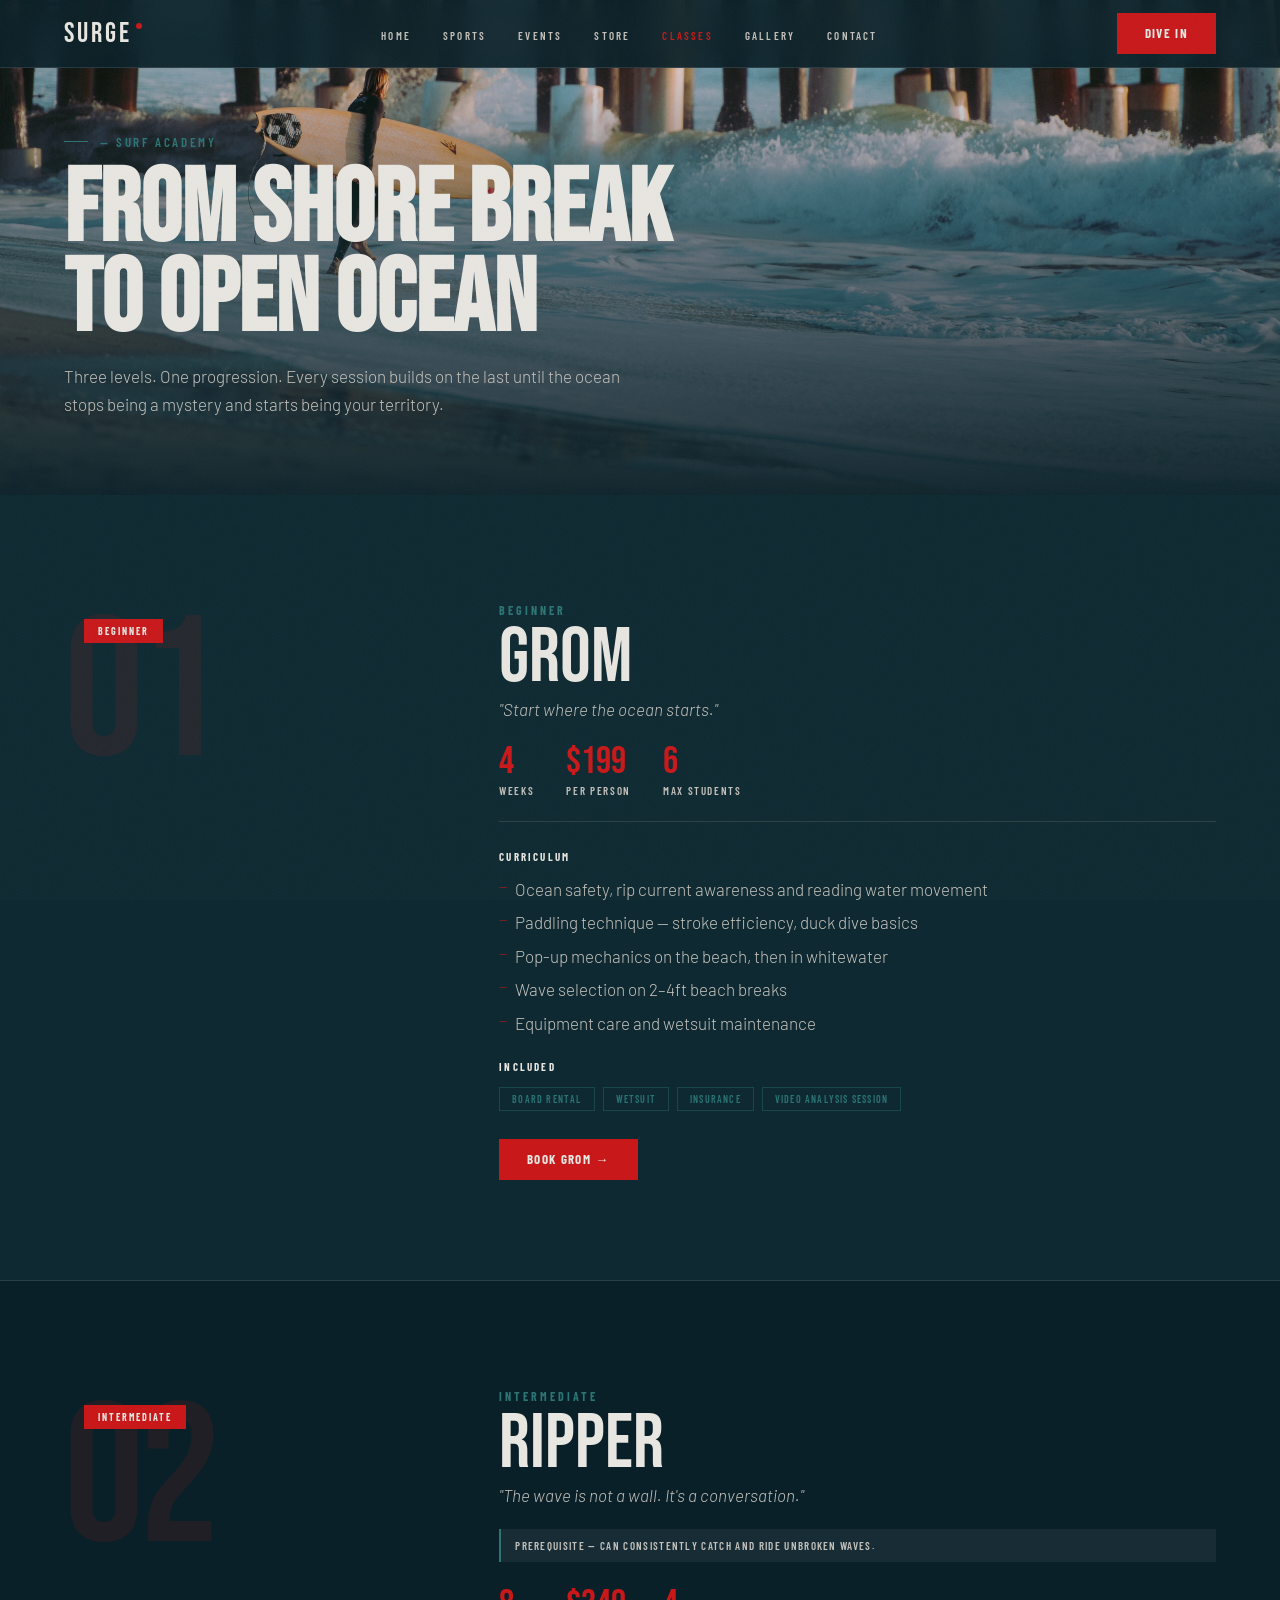
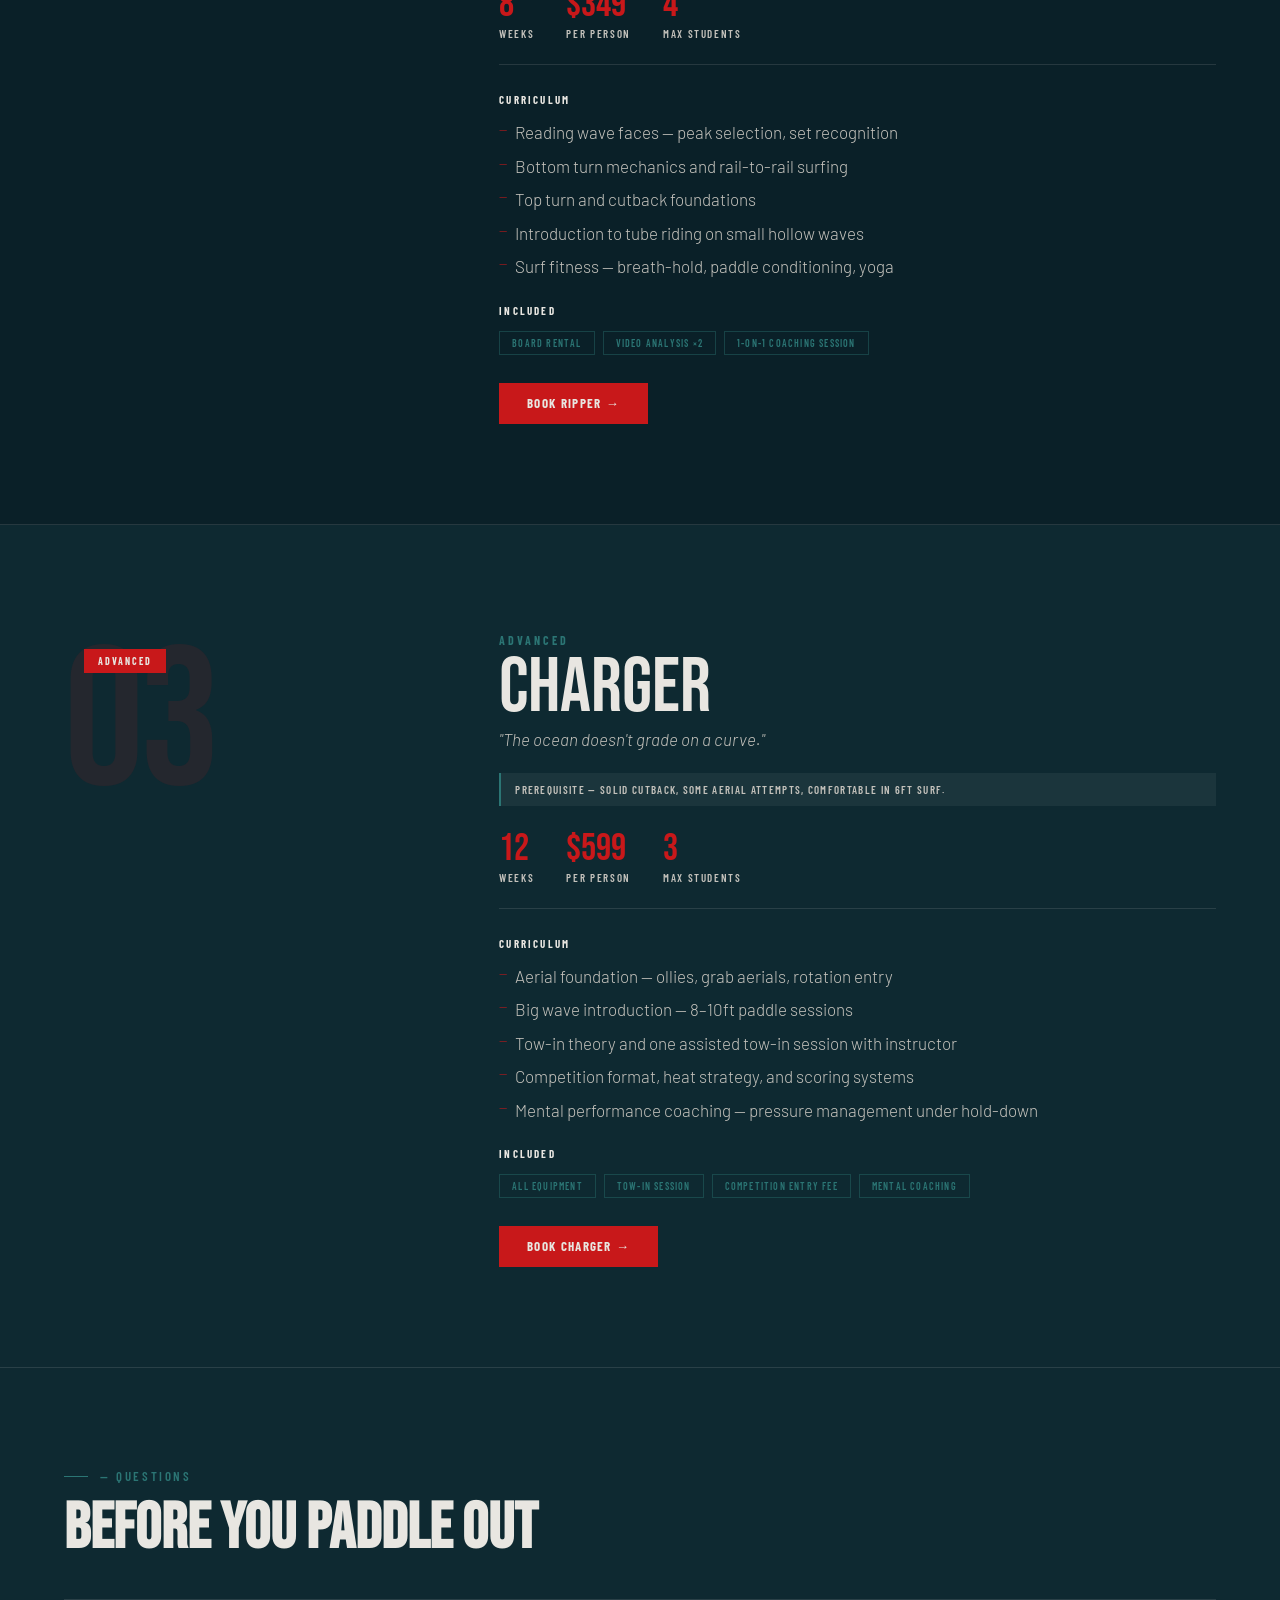
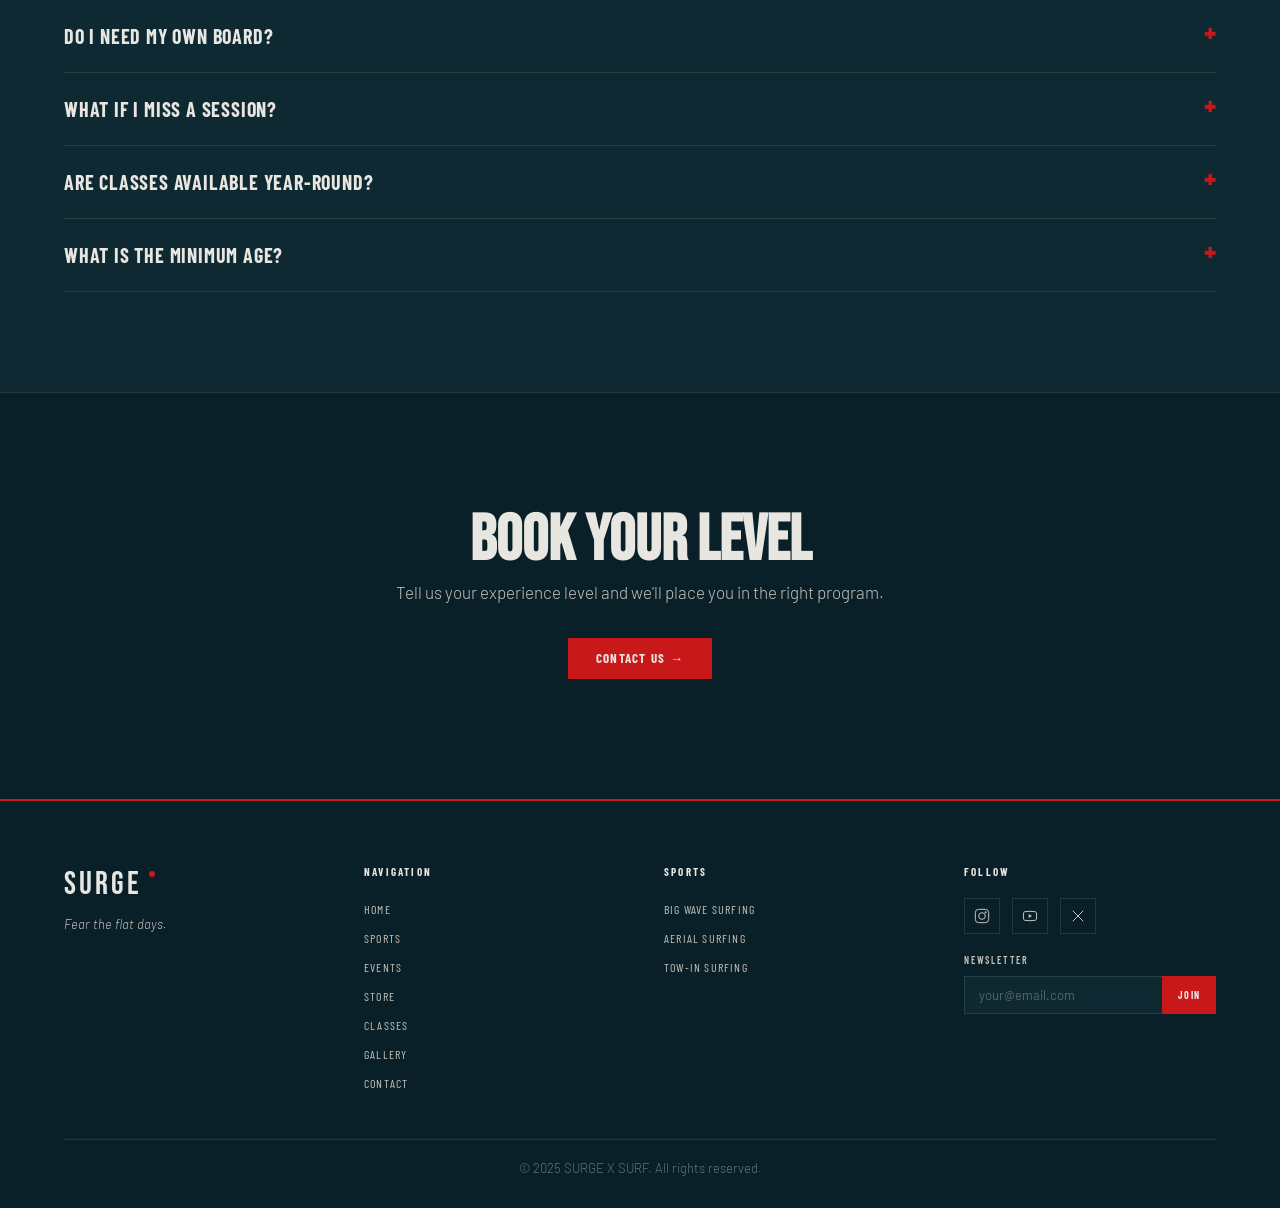
==== commit 531b0fcf: "fixes finales" ====
--- a/classes.html
+++ b/classes.html
@@ -27,7 +27,7 @@
 <main id="main-content">
 
   <section class="page-hero page-hero--medium" aria-label="Classes hero">
-    <div class="page-hero-bg" style="background-image:url('assets/6fec608d19ff9ff586363a096d879b1c.jpg');background-size:cover;background-position:center;"><div style="position:absolute;inset:0;background:radial-gradient(ellipse at 30% 60%,rgba(43,117,116,0.18) 0%,transparent 55%);"></div></div>
+    <div class="page-hero-bg" style="background-image:url('assets/banner2.jpg');background-size:cover;background-position:center;"><div style="position:absolute;inset:0;background:radial-gradient(ellipse at 30% 60%,rgba(43,117,116,0.18) 0%,transparent 55%);"></div></div>
     <div class="page-hero-overlay"></div>
     <div class="page-hero-content">
       <div class="section-label">— Surf Academy</div>
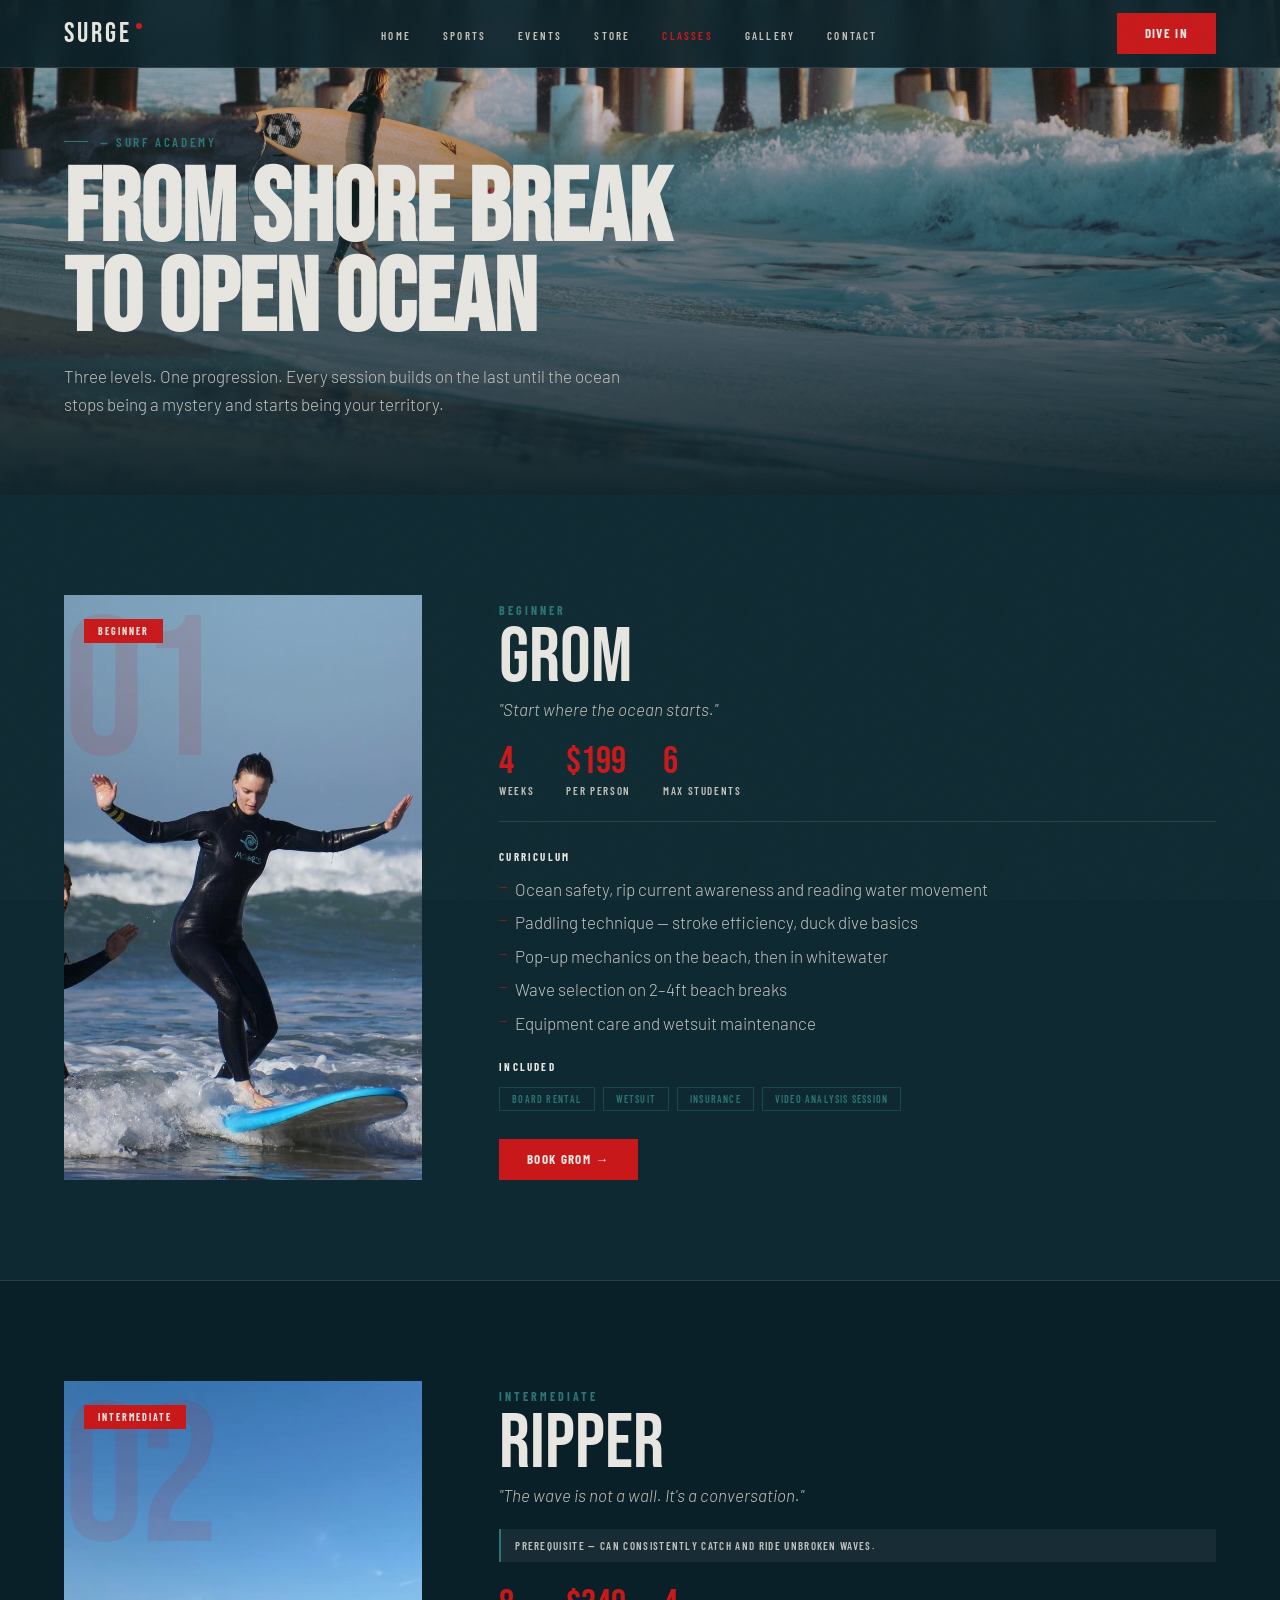
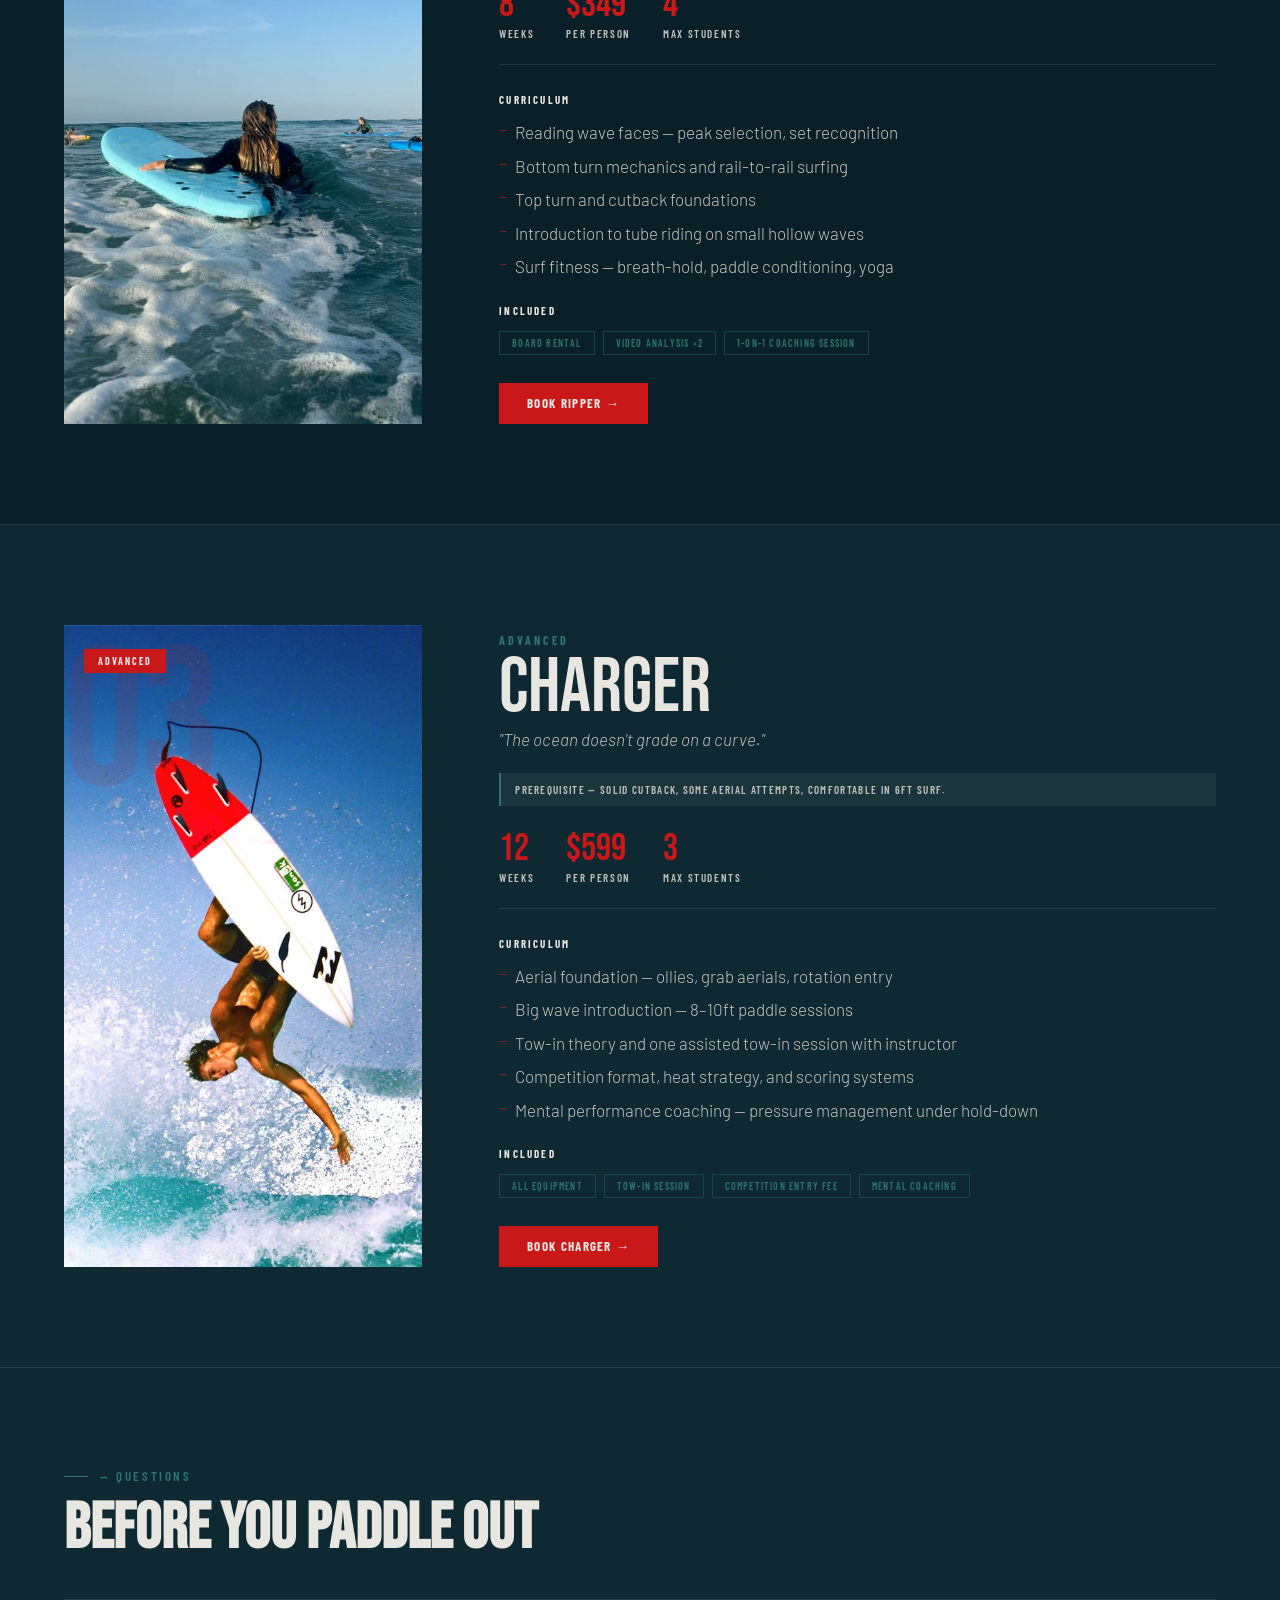
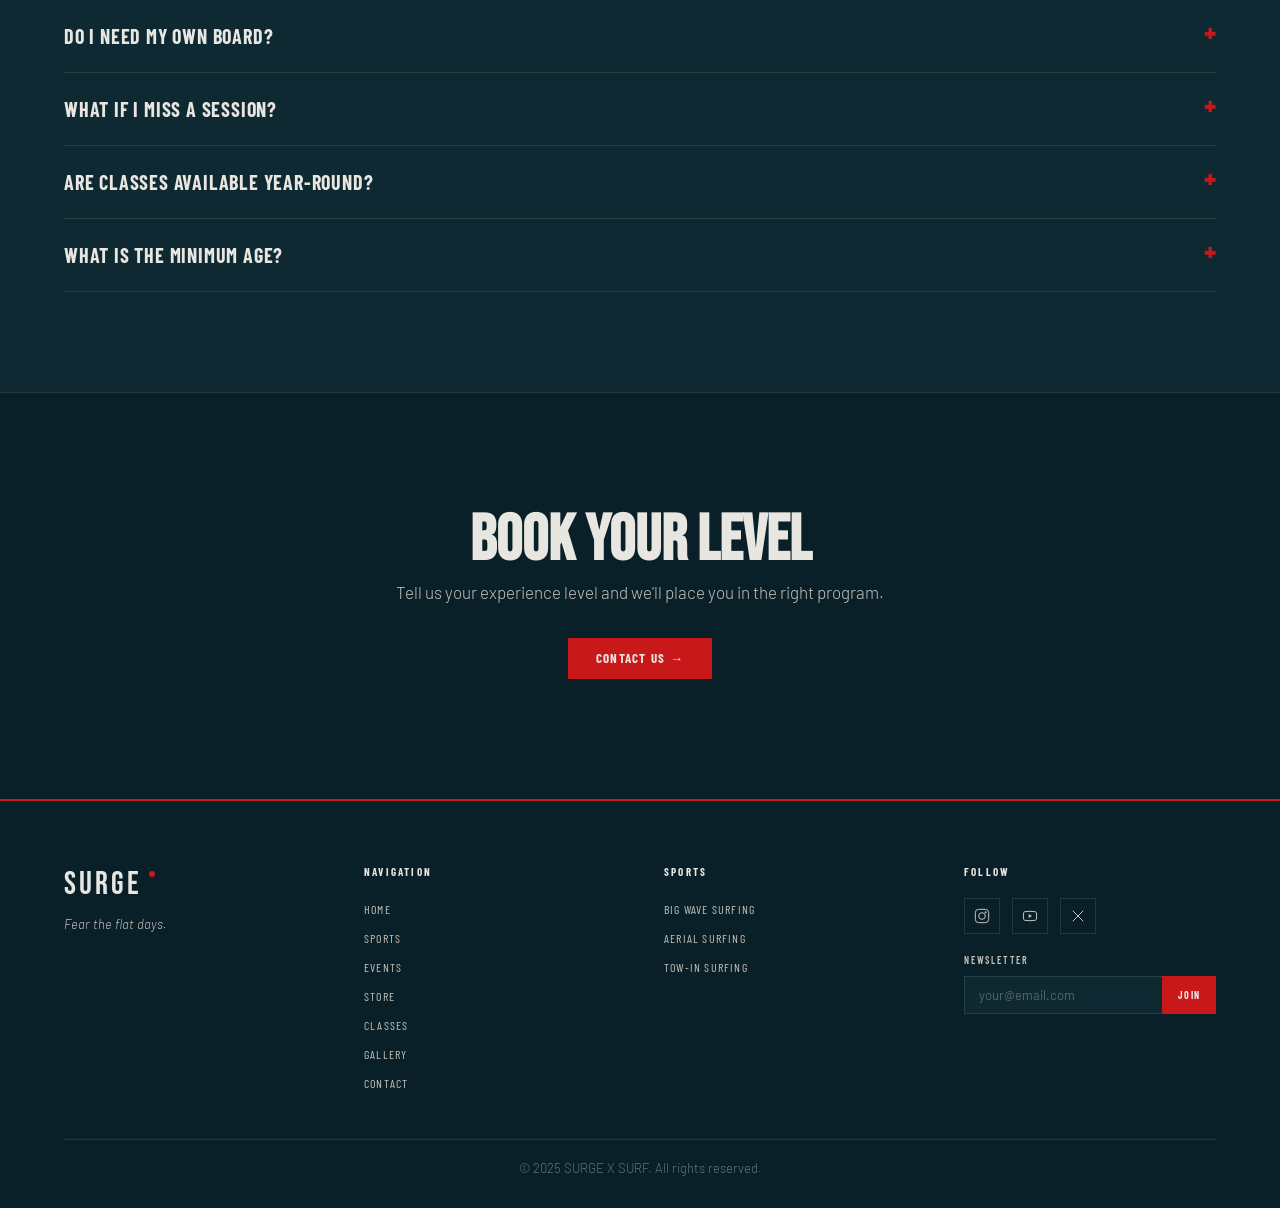
==== commit f7df1b36: "fix imagenes" ====
--- a/classes.html
+++ b/classes.html
@@ -39,7 +39,7 @@
   <!-- GROM -->
   <section class="level-section" id="grom" aria-label="GROM — Beginner" data-screen-label="01 GROM">
     <div class="level-grid">
-      <div class="level-num-block">
+      <div class="level-num-block" style="background-image:url('assets/beb87037e1f86be82ae36521b3ed8b07.jpg');background-size:cover;background-position:center;">
         <div class="level-num" aria-hidden="true">01</div>
         <div class="level-badge">Beginner</div>
       </div>
@@ -75,7 +75,7 @@
   <!-- RIPPER -->
   <section class="level-section" id="ripper" aria-label="RIPPER — Intermediate" data-screen-label="02 RIPPER">
     <div class="level-grid">
-      <div class="level-num-block">
+      <div class="level-num-block" style="background-image:url('assets/2b9153814102b61a97c66a49f4ae3764.jpg');background-size:cover;background-position:center;">
         <div class="level-num" aria-hidden="true">02</div>
         <div class="level-badge">Intermediate</div>
       </div>
@@ -111,7 +111,7 @@
   <!-- CHARGER -->
   <section class="level-section" id="charger" aria-label="CHARGER — Advanced" data-screen-label="03 CHARGER">
     <div class="level-grid">
-      <div class="level-num-block">
+      <div class="level-num-block" style="background-image:url('assets/06716779681548a657f3e2126f1d4a7f.jpg');background-size:cover;background-position:center;">
         <div class="level-num" aria-hidden="true">03</div>
         <div class="level-badge">Advanced</div>
       </div>
--- a/styles.css
+++ b/styles.css
@@ -1399,7 +1399,7 @@
   display: grid;
   grid-template-columns: 1fr 2fr;
   gap: clamp(40px, 6vw, 96px);
-  align-items: start;
+  align-items: stretch;
 }
 
 .level-num-block {
